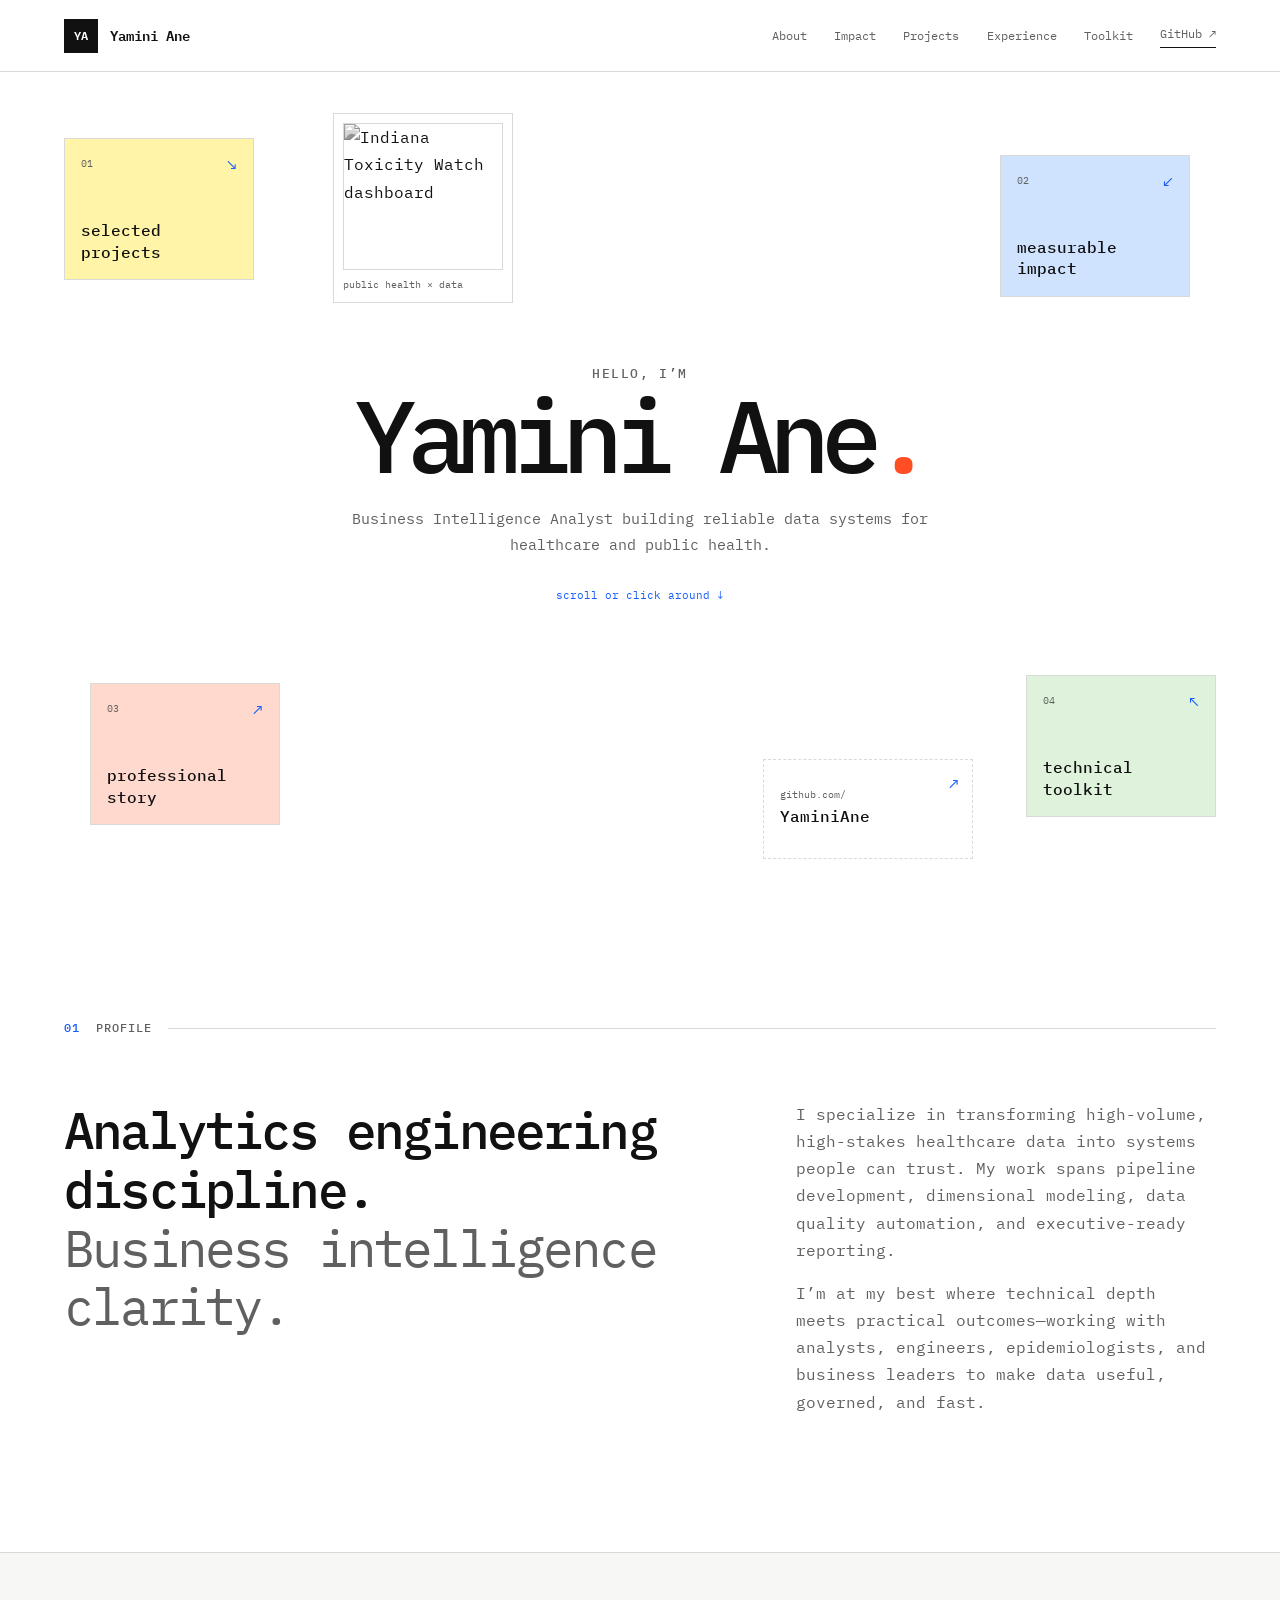
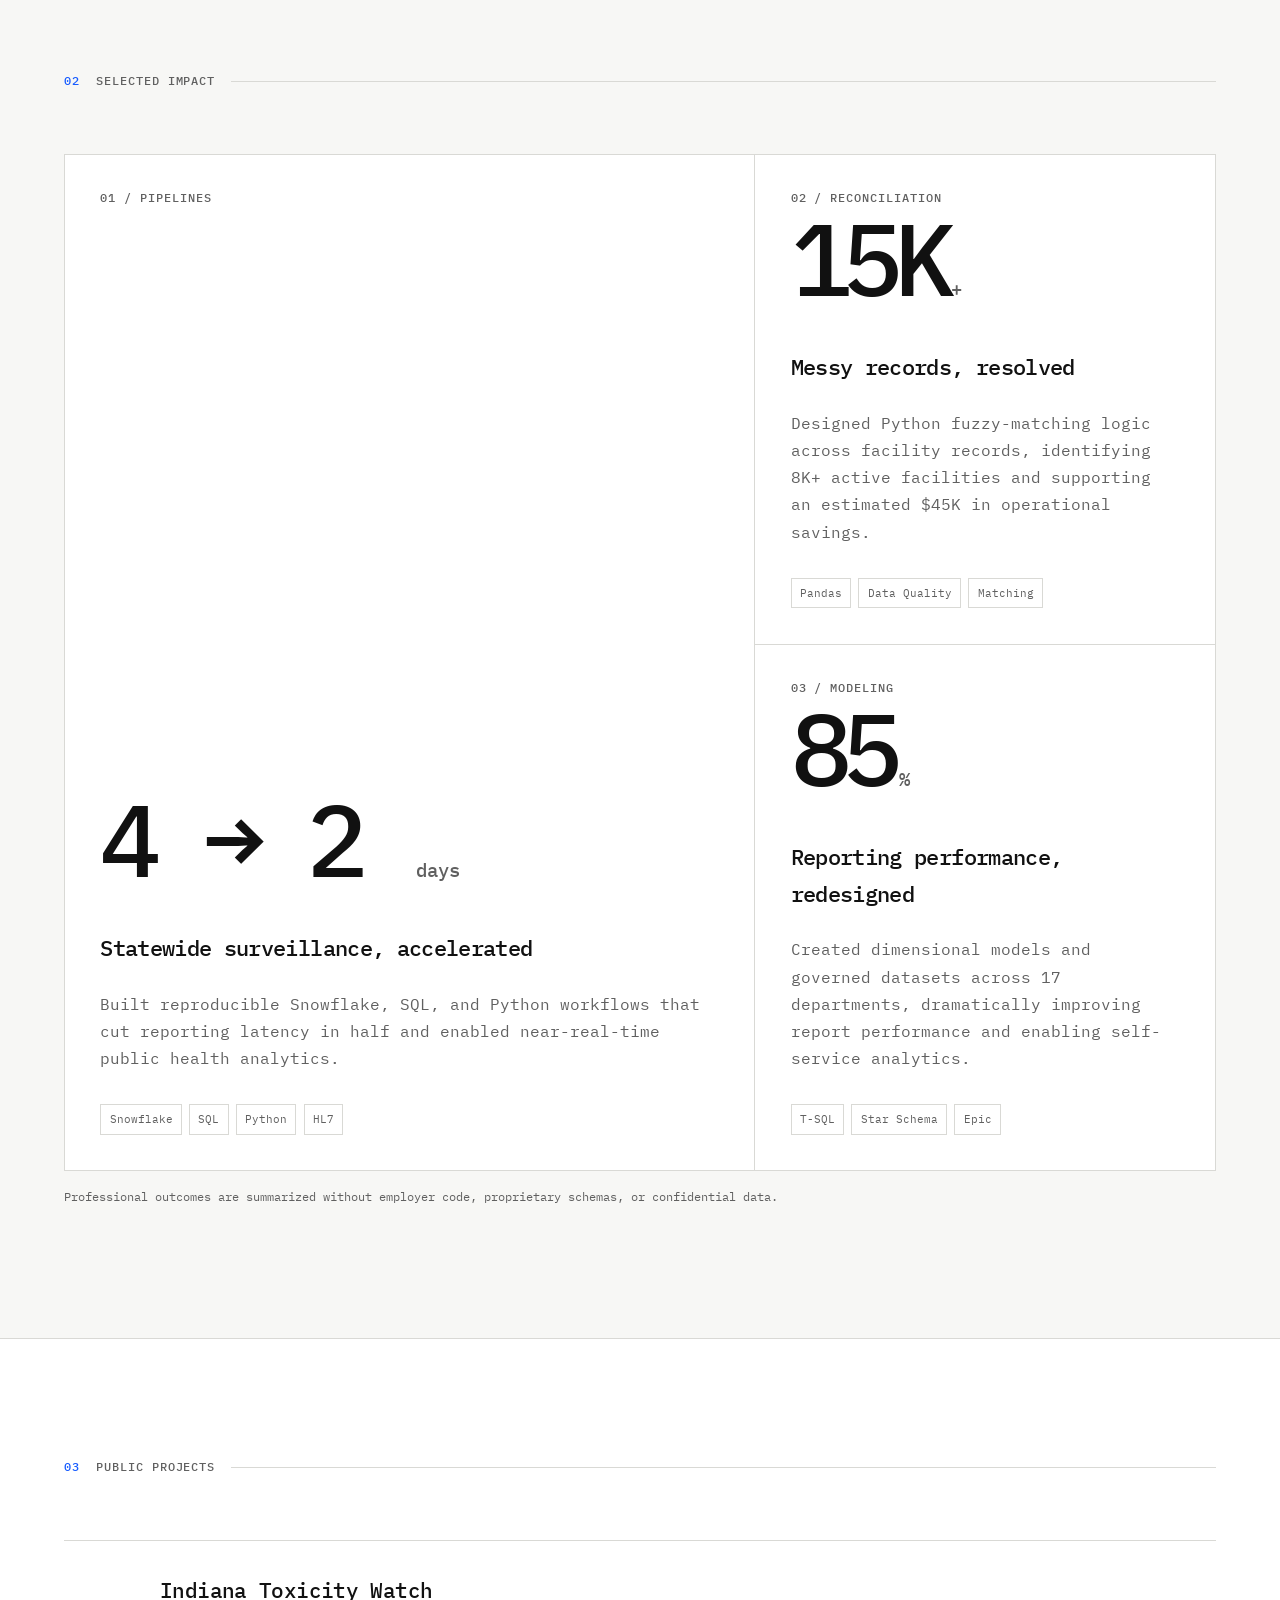
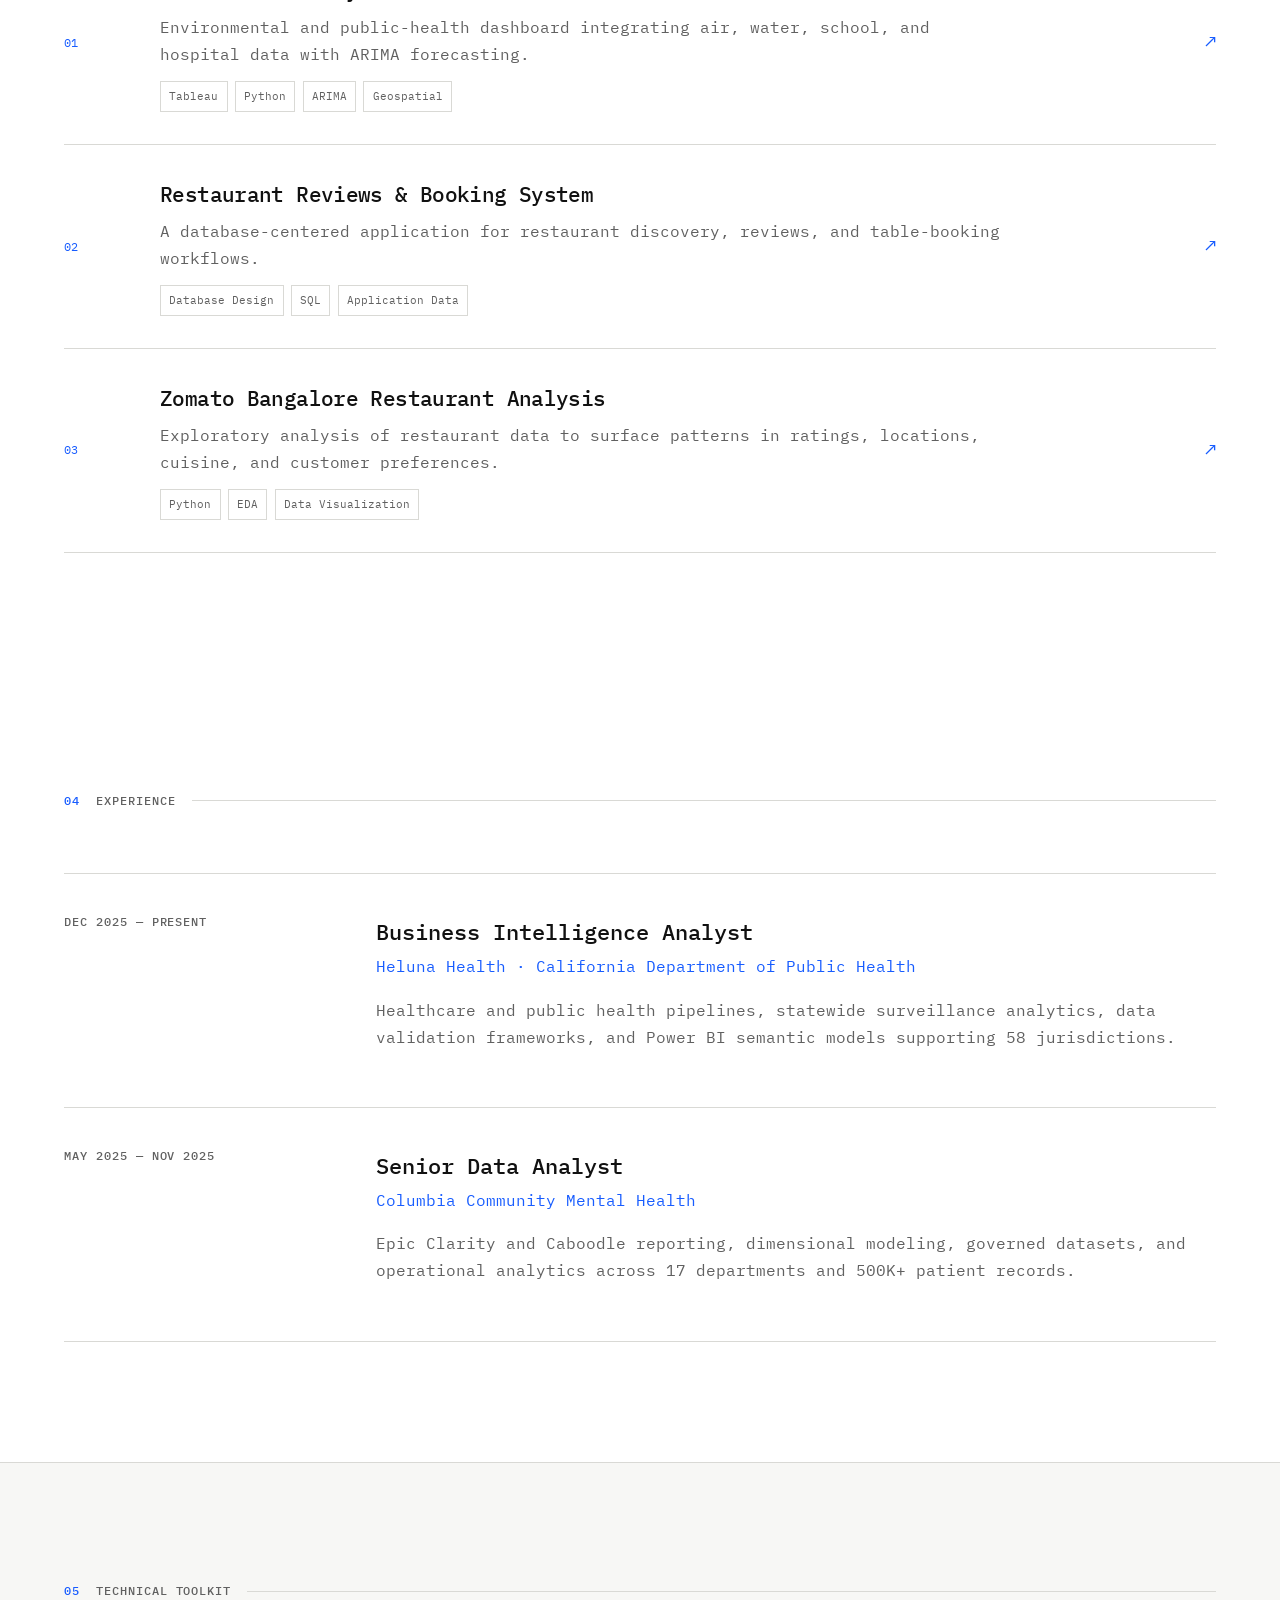
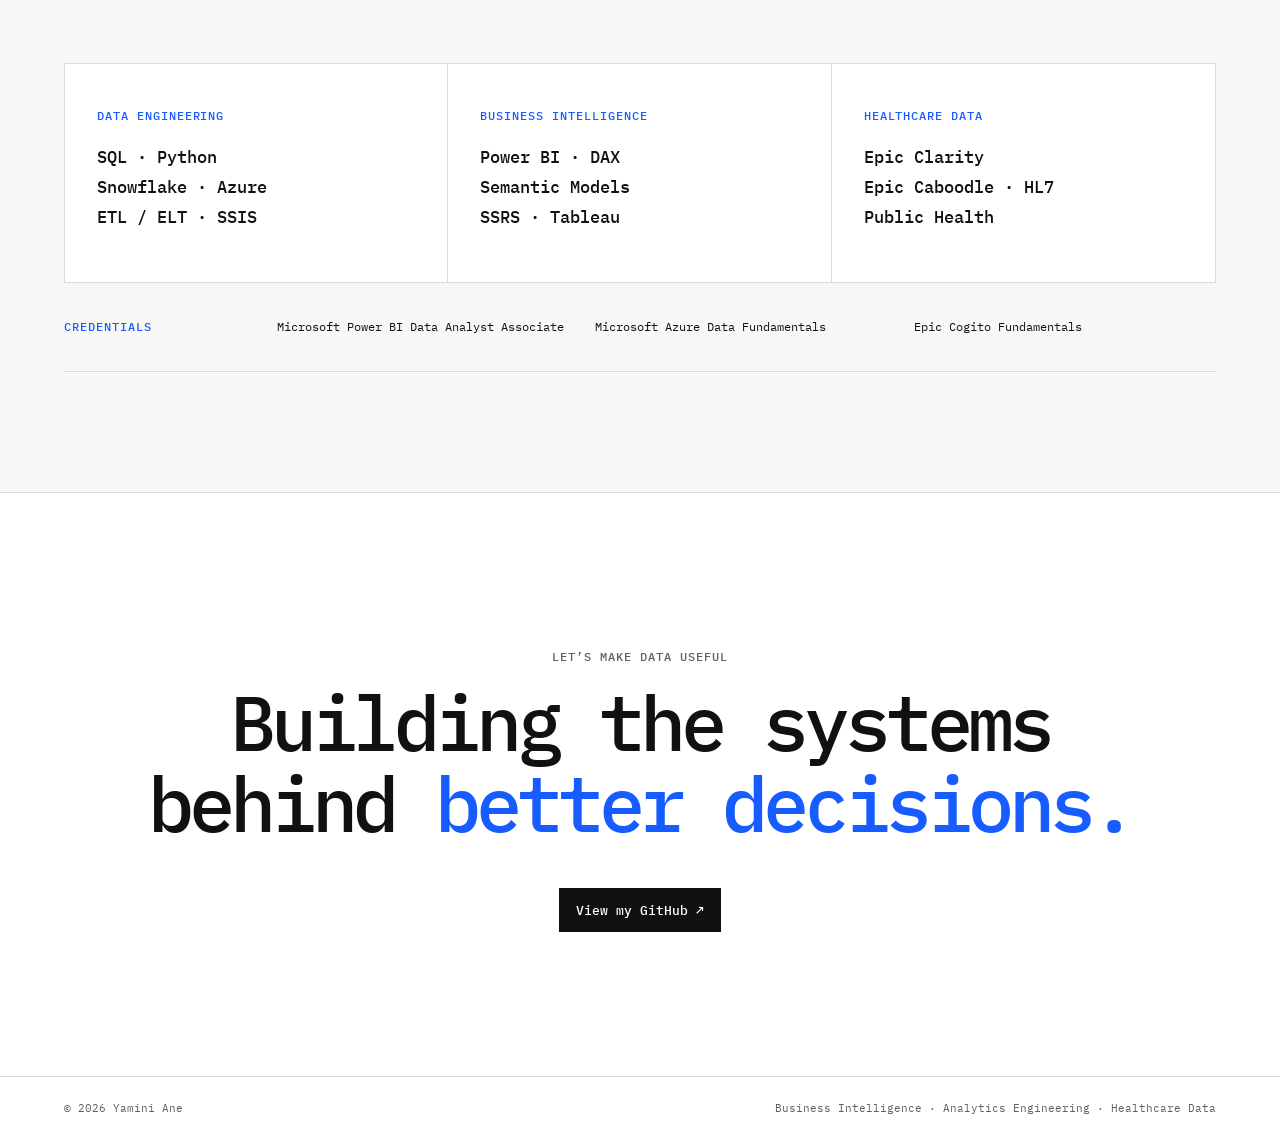
==== index.html @ f030126d "Create playful collage-style portfolio landing" ====
<!doctype html>
<html lang="en">
<head>
  <meta charset="UTF-8" />
  <meta name="viewport" content="width=device-width, initial-scale=1.0" />
  <meta name="description" content="Yamini Ane — Business Intelligence Analyst specializing in healthcare analytics, data engineering, and scalable reporting." />
  <meta name="theme-color" content="#ffffff" />
  <title>Yamini Ane | Business Intelligence & Healthcare Analytics</title>
  <link rel="preconnect" href="https://fonts.googleapis.com" />
  <link rel="preconnect" href="https://fonts.gstatic.com" crossorigin />
  <link href="https://fonts.googleapis.com/css2?family=IBM+Plex+Mono:wght@400;500;600&display=swap" rel="stylesheet" />
  <link rel="icon" type="image/svg+xml" href="data:image/svg+xml,%3Csvg xmlns='http://www.w3.org/2000/svg' viewBox='0 0 64 64'%3E%3Crect width='64' height='64' rx='8' fill='%23111111'/%3E%3Ctext x='32' y='41' text-anchor='middle' font-family='monospace' font-size='26' font-weight='600' fill='white'%3EYA%3C/text%3E%3C/svg%3E" />
  <link rel="stylesheet" href="styles.css" />
  <link rel="stylesheet" href="projects.css" />
  <link rel="stylesheet" href="mosaic.css" />
  <script src="script.js" defer></script>
</head>
<body>
  <a class="skip-link" href="#main">Skip to content</a>
  <header class="site-header">
    <a class="brand" href="#top" aria-label="Yamini Ane home">
      <span class="brand-mark">YA</span><span>Yamini Ane</span>
    </a>
    <button class="menu-button" type="button" aria-expanded="false" aria-controls="site-nav">Menu</button>
    <nav id="site-nav" aria-label="Primary navigation">
      <a href="#about">About</a><a href="#impact">Impact</a><a href="#projects">Projects</a><a href="#experience">Experience</a><a href="#toolkit">Toolkit</a>
      <a class="nav-cta" href="https://github.com/YaminiAne" target="_blank" rel="noreferrer">GitHub ↗</a>
    </nav>
  </header>

  <main id="main">
    <section class="hero" id="top" aria-labelledby="hero-title">
      <a class="mosaic-tile tile-projects reveal" href="#projects"><span>01</span><strong>selected<br/>projects</strong><b>↘</b></a>
      <a class="mosaic-tile tile-impact reveal" href="#impact"><span>02</span><strong>measurable<br/>impact</strong><b>↙</b></a>
      <a class="mosaic-image reveal" href="https://github.com/YaminiAne/CDCC_IndianaToxicWatch" target="_blank" rel="noreferrer" aria-label="Open Indiana Toxicity Watch project">
        <img src="https://raw.githubusercontent.com/YaminiAne/CDCC_IndianaToxicWatch/main/Story.png" alt="Indiana Toxicity Watch dashboard" />
        <span>public health × data</span>
      </a>
      <div class="hero-copy reveal">
        <p class="eyebrow">hello, i’m</p>
        <h1 id="hero-title">Yamini Ane<span>.</span></h1>
        <p>Business Intelligence Analyst building reliable data systems for healthcare and public health.</p>
        <small>scroll or click around ↓</small>
      </div>
      <a class="mosaic-tile tile-career reveal" href="#experience"><span>03</span><strong>professional<br/>story</strong><b>↗</b></a>
      <a class="mosaic-tile tile-toolkit reveal" href="#toolkit"><span>04</span><strong>technical<br/>toolkit</strong><b>↖</b></a>
      <a class="mosaic-note reveal" href="https://github.com/YaminiAne" target="_blank" rel="noreferrer"><span>github.com/</span><strong>YaminiAne</strong><b>↗</b></a>
    </section>

    <section class="section about" id="about">
      <div class="section-label reveal"><span>01</span> Profile</div>
      <div class="about-grid">
        <h2 class="reveal">Analytics engineering discipline.<br/><em>Business intelligence clarity.</em></h2>
        <div class="about-copy reveal">
          <p>I specialize in transforming high-volume, high-stakes healthcare data into systems people can trust. My work spans pipeline development, dimensional modeling, data quality automation, and executive-ready reporting.</p>
          <p>I’m at my best where technical depth meets practical outcomes—working with analysts, engineers, epidemiologists, and business leaders to make data useful, governed, and fast.</p>
        </div>
      </div>
    </section>

    <section class="section impact" id="impact">
      <div class="section-label reveal"><span>02</span> Selected impact</div>
      <div class="impact-grid">
        <article class="impact-card feature reveal">
          <div class="card-number">01 / PIPELINES</div><div class="metric">4 → 2 <small>days</small></div>
          <h3>Statewide surveillance, accelerated</h3>
          <p>Built reproducible Snowflake, SQL, and Python workflows that cut reporting latency in half and enabled near-real-time public health analytics.</p>
          <div class="tags"><span>Snowflake</span><span>SQL</span><span>Python</span><span>HL7</span></div>
        </article>
        <article class="impact-card reveal">
          <div class="card-number">02 / RECONCILIATION</div><div class="metric">15K<small>+</small></div>
          <h3>Messy records, resolved</h3>
          <p>Designed Python fuzzy-matching logic across facility records, identifying 8K+ active facilities and supporting an estimated $45K in operational savings.</p>
          <div class="tags"><span>Pandas</span><span>Data Quality</span><span>Matching</span></div>
        </article>
        <article class="impact-card reveal">
          <div class="card-number">03 / MODELING</div><div class="metric">85<small>%</small></div>
          <h3>Reporting performance, redesigned</h3>
          <p>Created dimensional models and governed datasets across 17 departments, dramatically improving report performance and enabling self-service analytics.</p>
          <div class="tags"><span>T-SQL</span><span>Star Schema</span><span>Epic</span></div>
        </article>
      </div>
      <p class="privacy-note reveal">Professional outcomes are summarized without employer code, proprietary schemas, or confidential data.</p>
    </section>

    <section class="section projects" id="projects">
      <div class="section-label reveal"><span>03</span> Public projects</div>
      <div class="project-list">
        <a class="project-row reveal" href="https://github.com/YaminiAne/CDCC_IndianaToxicWatch" target="_blank" rel="noreferrer">
          <span class="project-index">01</span><div><h3>Indiana Toxicity Watch</h3><p>Environmental and public-health dashboard integrating air, water, school, and hospital data with ARIMA forecasting.</p><div class="tags"><span>Tableau</span><span>Python</span><span>ARIMA</span><span>Geospatial</span></div></div><span class="project-arrow">↗</span>
        </a>
        <a class="project-row reveal" href="https://github.com/YaminiAne/Applied-Database-Technologies-Project" target="_blank" rel="noreferrer">
          <span class="project-index">02</span><div><h3>Restaurant Reviews & Booking System</h3><p>A database-centered application for restaurant discovery, reviews, and table-booking workflows.</p><div class="tags"><span>Database Design</span><span>SQL</span><span>Application Data</span></div></div><span class="project-arrow">↗</span>
        </a>
        <a class="project-row reveal" href="https://github.com/YaminiAne/Exploratory-Data-Analysis-Zomato-Bangalore-Restaurants" target="_blank" rel="noreferrer">
          <span class="project-index">03</span><div><h3>Zomato Bangalore Restaurant Analysis</h3><p>Exploratory analysis of restaurant data to surface patterns in ratings, locations, cuisine, and customer preferences.</p><div class="tags"><span>Python</span><span>EDA</span><span>Data Visualization</span></div></div><span class="project-arrow">↗</span>
        </a>
      </div>
    </section>

    <section class="section experience" id="experience">
      <div class="section-label reveal"><span>04</span> Experience</div>
      <div class="timeline">
        <article class="role reveal">
          <div class="role-date">DEC 2025 — PRESENT</div>
          <div><h3>Business Intelligence Analyst</h3><p class="company">Heluna Health · California Department of Public Health</p><p>Healthcare and public health pipelines, statewide surveillance analytics, data validation frameworks, and Power BI semantic models supporting 58 jurisdictions.</p></div>
        </article>
        <article class="role reveal">
          <div class="role-date">MAY 2025 — NOV 2025</div>
          <div><h3>Senior Data Analyst</h3><p class="company">Columbia Community Mental Health</p><p>Epic Clarity and Caboodle reporting, dimensional modeling, governed datasets, and operational analytics across 17 departments and 500K+ patient records.</p></div>
        </article>
      </div>
    </section>

    <section class="section toolkit" id="toolkit">
      <div class="section-label reveal"><span>05</span> Technical toolkit</div>
      <div class="tool-grid">
        <div class="tool-column reveal"><p>DATA ENGINEERING</p><h3>SQL · Python<br/>Snowflake · Azure<br/>ETL / ELT · SSIS</h3></div>
        <div class="tool-column reveal"><p>BUSINESS INTELLIGENCE</p><h3>Power BI · DAX<br/>Semantic Models<br/>SSRS · Tableau</h3></div>
        <div class="tool-column reveal"><p>HEALTHCARE DATA</p><h3>Epic Clarity<br/>Epic Caboodle · HL7<br/>Public Health</h3></div>
      </div>
      <div class="certs reveal">
        <p>Credentials</p>
        <span>Microsoft Power BI Data Analyst Associate</span><span>Microsoft Azure Data Fundamentals</span><span>Epic Cogito Fundamentals</span>
      </div>
    </section>

    <section class="closing">
      <p class="eyebrow reveal">Let’s make data useful</p>
      <h2 class="reveal">Building the systems behind <span>better decisions.</span></h2>
      <a class="button primary reveal" href="https://github.com/YaminiAne" target="_blank" rel="noreferrer">View my GitHub ↗</a>
    </section>
  </main>

  <footer><span>© <span id="year"></span> Yamini Ane</span><span>Business Intelligence · Analytics Engineering · Healthcare Data</span></footer>
</body>
</html>
---- styles.css ----
:root{--bg:#fff;--surface:#f7f7f5;--ink:#111;--muted:#606060;--line:#d9d9d5;--accent:#175cff;--mono:"IBM Plex Mono",ui-monospace,SFMono-Regular,Menlo,monospace}*{box-sizing:border-box}html{scroll-behavior:smooth}body{margin:0;background:var(--bg);color:var(--ink);font:400 1rem/1.7 var(--mono);overflow-x:hidden}a{color:inherit;text-decoration:none}.skip-link{position:absolute;left:-9999px;top:1rem;background:var(--ink);color:#fff;padding:.65rem 1rem;z-index:100}.skip-link:focus{left:1rem}.site-header{height:72px;padding:0 max(5vw,24px);display:flex;align-items:center;justify-content:space-between;border-bottom:1px solid var(--line);position:sticky;top:0;background:rgba(255,255,255,.94);backdrop-filter:blur(12px);z-index:20}.brand{display:flex;gap:.75rem;align-items:center;font-weight:600;font-size:.9rem}.brand-mark{display:grid;place-items:center;width:34px;height:34px;background:var(--ink);color:#fff;font-size:.72rem}.site-header nav{display:flex;align-items:center;gap:1.7rem;font-size:.78rem}.site-header nav a{color:var(--muted)}.site-header nav a:hover{color:var(--ink)}.nav-cta{border-bottom:1px solid var(--ink);padding-bottom:2px}.menu-button{display:none;background:#fff;color:var(--ink);border:1px solid var(--line);padding:.4rem .65rem;font:inherit}.hero{min-height:650px;padding:8rem max(5vw,24px) 6rem;display:grid;grid-template-columns:1.2fr .8fr;gap:7vw;align-items:center;max-width:1440px;margin:auto}.eyebrow,.section-label,.card-number,.role-date,.tool-column>p,.certs>p{font:500 .75rem/1.4 var(--mono);letter-spacing:.08em;text-transform:uppercase;color:var(--muted)}.pulse{display:inline-block;width:7px;height:7px;background:var(--accent);margin-right:.65rem}.hero h1{font-size:clamp(3rem,6.2vw,6.4rem);line-height:1;letter-spacing:-.07em;font-weight:500;margin:1.5rem 0 2rem;max-width:900px}.hero h1 span,.closing h2 span{color:var(--accent)}.hero-text{color:var(--muted);max-width:670px;font-size:1.05rem}.hero-actions{display:flex;flex-wrap:wrap;gap:.8rem;margin-top:2.3rem}.button{display:inline-flex;align-items:center;justify-content:center;gap:.5rem;padding:.78rem 1rem;font:500 .8rem var(--mono);border:1px solid var(--ink);transition:.18s ease}.button:hover{transform:translateY(-2px)}.primary{background:var(--ink);color:#fff}.primary:hover{background:var(--accent);border-color:var(--accent)}.secondary{background:#fff}.signal-card{border:1px solid var(--line);background:#fff}.signal-head{display:flex;justify-content:space-between;padding:.9rem 1rem;border-bottom:1px solid var(--line);font-size:.7rem;color:var(--muted)}.live{color:var(--accent)}.signal-chart{padding:1.4rem 1.2rem .4rem;background-image:linear-gradient(#ececea 1px,transparent 1px),linear-gradient(90deg,#ececea 1px,transparent 1px);background-size:25% 25%;margin:1.2rem}.signal-chart svg{display:block;width:100%}.signal-chart .area{fill:rgba(23,92,255,.08)}.signal-chart .line{fill:none;stroke:var(--accent);stroke-width:2}.signal-chart circle{fill:var(--accent)}.signal-metrics{display:grid;grid-template-columns:repeat(3,1fr);border-top:1px solid var(--line)}.signal-metrics div{padding:1rem;border-right:1px solid var(--line)}.signal-metrics div:last-child{border-right:0}.signal-metrics strong{display:block;font-size:1.35rem;font-weight:600}.signal-metrics span{display:block;color:var(--muted);font-size:.68rem;line-height:1.4;margin-top:.3rem}.marquee{overflow:hidden;border-block:1px solid var(--line);white-space:nowrap;color:var(--muted);font-size:.7rem;letter-spacing:.08em;padding:.9rem}.marquee div{min-width:max-content;text-align:center}.marquee i{color:var(--accent);font-style:normal;margin:0 1.4rem}.section{padding:7.5rem max(5vw,24px);max-width:1440px;margin:auto}.section-label{display:flex;gap:1rem;align-items:center;margin-bottom:4rem}.section-label:after{content:"";height:1px;background:var(--line);flex:1}.section-label span{color:var(--accent)}.about-grid{display:grid;grid-template-columns:1.2fr .8fr;gap:8vw}.about h2{font-size:clamp(2rem,4vw,3.8rem);font-weight:500;line-height:1.15;letter-spacing:-.055em;margin:0}.about h2 em{font-weight:400;color:var(--muted);font-style:normal}.about-copy{color:var(--muted)}.about-copy p:first-child{margin-top:0}.impact{background:var(--surface);max-width:none;border-block:1px solid var(--line)}.impact>.section-label,.impact-grid,.privacy-note{max-width:1440px;margin-left:auto;margin-right:auto}.impact-grid{display:grid;grid-template-columns:1.2fr .8fr;gap:1px;background:var(--line);border:1px solid var(--line)}.impact-card{background:#fff;padding:2.2rem;min-height:330px;display:flex;flex-direction:column}.impact-card.feature{grid-row:span 2;min-height:661px;justify-content:flex-end}.metric{font-size:clamp(4rem,8vw,8rem);line-height:1;letter-spacing:-.09em;font-weight:500;margin:auto 0 2rem}.metric small{font-size:.19em;letter-spacing:0;color:var(--muted);margin-left:.3rem}.impact-card h3{font-size:1.35rem;font-weight:500;letter-spacing:-.03em;margin:.5rem 0}.impact-card p{color:var(--muted);max-width:620px}.tags{display:flex;flex-wrap:wrap;gap:.45rem;margin-top:1rem}.tags span{font-size:.68rem;border:1px solid var(--line);padding:.32rem .52rem;color:var(--muted);background:#fff}.privacy-note{font-size:.72rem;color:var(--muted);margin-top:1rem}.timeline{border-top:1px solid var(--line)}.role{display:grid;grid-template-columns:1fr 3fr;gap:2rem;padding:2.5rem 0;border-bottom:1px solid var(--line)}.role h3{font-size:1.35rem;font-weight:500;margin:0}.role .company{color:var(--accent);margin:.15rem 0 1rem}.role div:last-child>p:last-child{color:var(--muted);max-width:820px}.toolkit{background:var(--surface);max-width:none;border-block:1px solid var(--line)}.toolkit>.section-label,.tool-grid,.certs{max-width:1440px;margin-left:auto;margin-right:auto}.tool-grid{display:grid;grid-template-columns:repeat(3,1fr);border:1px solid var(--line)}.tool-column{padding:2rem;background:#fff;border-right:1px solid var(--line)}.tool-column:last-child{border:0}.tool-column>p{color:var(--accent)}.tool-column h3{font-size:1.05rem;font-weight:500;line-height:1.8}.certs{display:grid;grid-template-columns:.65fr repeat(3,1fr);align-items:center;gap:1rem;padding:1.5rem 0;border-bottom:1px solid var(--line)}.certs>p{color:var(--accent)}.certs span{font-size:.76rem}.closing{text-align:center;padding:9rem 24px}.closing h2{font-size:clamp(2.5rem,6vw,5.8rem);font-weight:500;line-height:1.05;letter-spacing:-.065em;max-width:1000px;margin:1rem auto 2.8rem}footer{display:flex;justify-content:space-between;gap:2rem;padding:1.4rem max(5vw,24px);border-top:1px solid var(--line);font-size:.7rem;color:var(--muted)}.reveal{opacity:0;transform:translateY(12px);transition:opacity .55s ease,transform .55s ease}.reveal.visible{opacity:1;transform:none}@media(prefers-reduced-motion:reduce){html{scroll-behavior:auto}.reveal{opacity:1;transform:none;transition:none}.button{transition:none}}@media(max-width:900px){.hero{grid-template-columns:1fr;padding-top:5rem}.signal-card{max-width:680px}.about-grid{grid-template-columns:1fr}.impact-grid{grid-template-columns:1fr}.impact-card.feature{grid-row:auto;min-height:460px}.tool-grid{grid-template-columns:1fr}.tool-column{border-right:0;border-bottom:1px solid var(--line)}.certs{grid-template-columns:1fr 1fr}.role{grid-template-columns:1fr}.site-header nav{position:absolute;display:none;top:72px;left:0;right:0;padding:1.3rem max(5vw,24px);background:#fff;border-bottom:1px solid var(--line);flex-direction:column;align-items:stretch;gap:1rem}.site-header nav.open{display:flex}.menu-button{display:block}}@media(max-width:560px){.hero{min-height:auto}.hero h1{font-size:3rem}.hero-actions{flex-direction:column}.signal-metrics{grid-template-columns:1fr}.signal-metrics div{border-right:0;border-bottom:1px solid var(--line)}.signal-metrics div:last-child{border:0}.section{padding-top:5rem;padding-bottom:5rem}.impact-card{padding:1.4rem}.impact-card.feature{min-height:420px}.metric{font-size:4.5rem}.certs{grid-template-columns:1fr}.certs span{padding-bottom:.8rem;border-bottom:1px solid var(--line)}footer{flex-direction:column}}
---- projects.css ----
.project-list{border-top:1px solid var(--line)}.project-row{display:grid;grid-template-columns:72px 1fr 48px;gap:1.5rem;align-items:center;padding:2rem 0;border-bottom:1px solid var(--line);transition:padding .18s ease,background .18s ease}.project-row:hover{padding-left:1rem;padding-right:1rem;background:var(--surface)}.project-index{font-size:.72rem;color:var(--accent)}.project-row h3{font-size:1.3rem;font-weight:500;margin:0 0 .35rem;letter-spacing:-.03em}.project-row p{margin:0;color:var(--muted);max-width:850px}.project-row .tags{margin-top:.8rem}.project-arrow{font-size:1.2rem;color:var(--accent);text-align:right}@media(max-width:560px){.project-row{grid-template-columns:34px 1fr}.project-arrow{display:none}}
---- mosaic.css ----
.hero{
  position:relative;
  display:block;
  min-height:calc(100vh - 72px);
  max-width:1440px;
  margin:0 auto;
  padding:0;
  overflow:hidden;
}
.hero-copy{
  position:absolute;
  top:50%;left:50%;
  width:min(640px,56vw);
  text-align:center;
  transform:translate(-50%,-50%);
  z-index:3;
}
.hero-copy.visible{transform:translate(-50%,-50%)}
.hero-copy .eyebrow{margin:0 0 .2rem;color:var(--muted);font-size:.8rem;letter-spacing:.12em}
.hero-copy h1{margin:0;font-size:clamp(4rem,8vw,8rem);line-height:.95;letter-spacing:-.09em;font-weight:500}
.hero-copy h1 span{color:#ff4d24}
.hero-copy p:not(.eyebrow){max-width:620px;margin:1.4rem auto;color:var(--muted);font-size:.95rem}
.hero-copy small{color:var(--accent);font-size:.7rem}
.mosaic-tile,.mosaic-note,.mosaic-image{position:absolute;display:flex;border:1px solid var(--line);background:#fff;transition:transform .2s ease,box-shadow .2s ease;z-index:2}
.mosaic-tile:hover,.mosaic-note:hover,.mosaic-image:hover{transform:translateY(-5px) rotate(0deg);box-shadow:8px 8px 0 #111}
.mosaic-tile{width:190px;height:142px;padding:1rem;flex-direction:column;justify-content:space-between}
.mosaic-tile span{font-size:.65rem;color:var(--muted)}
.mosaic-tile strong{font-size:1rem;line-height:1.35;font-weight:500}
.mosaic-tile b{position:absolute;right:1rem;top:.8rem;color:var(--accent);font-weight:400}
.tile-projects{left:5%;top:8%;transform:rotate(-4deg);background:#fff4a8}
.tile-impact{right:7%;top:10%;transform:rotate(4deg);background:#cfe3ff}
.tile-career{left:7%;bottom:9%;transform:rotate(3deg);background:#ffd9ce}
.tile-toolkit{right:5%;bottom:10%;transform:rotate(-3deg);background:#dff3dc}
.mosaic-image{left:26%;top:5%;width:180px;height:190px;flex-direction:column;overflow:hidden;transform:rotate(2deg);padding:.55rem}
.mosaic-image img{width:100%;height:150px;object-fit:cover;filter:grayscale(1);border:1px solid var(--line)}
.mosaic-image span{padding-top:.45rem;font-size:.62rem;color:var(--muted)}
.mosaic-note{right:24%;bottom:5%;width:210px;height:100px;padding:1rem;flex-direction:column;justify-content:center;transform:rotate(2deg);border-style:dashed}
.mosaic-note span{font-size:.62rem;color:var(--muted)}.mosaic-note strong{font-size:1rem;font-weight:500}.mosaic-note b{position:absolute;right:.8rem;top:.7rem;color:var(--accent);font-weight:400}
@media(max-width:1050px){.mosaic-image{left:21%}.mosaic-note{right:20%}}
@media(max-width:760px){.hero{display:grid;grid-template-columns:1fr 1fr;gap:.8rem;padding:4rem 1.25rem 3rem;min-height:auto}.hero-copy{position:static;transform:none!important;width:auto;grid-column:1/-1;grid-row:1;padding:3rem 0 4rem}.hero-copy h1{font-size:clamp(3.4rem,16vw,5.5rem)}.mosaic-tile,.mosaic-note,.mosaic-image{position:relative;inset:auto;width:auto;height:145px;transform:none}.mosaic-image{height:210px;grid-row:2/4}.mosaic-image img{height:168px}.mosaic-note{height:110px;grid-column:1/-1}.mosaic-tile:hover,.mosaic-note:hover,.mosaic-image:hover{transform:translateY(-3px);box-shadow:5px 5px 0 #111}}
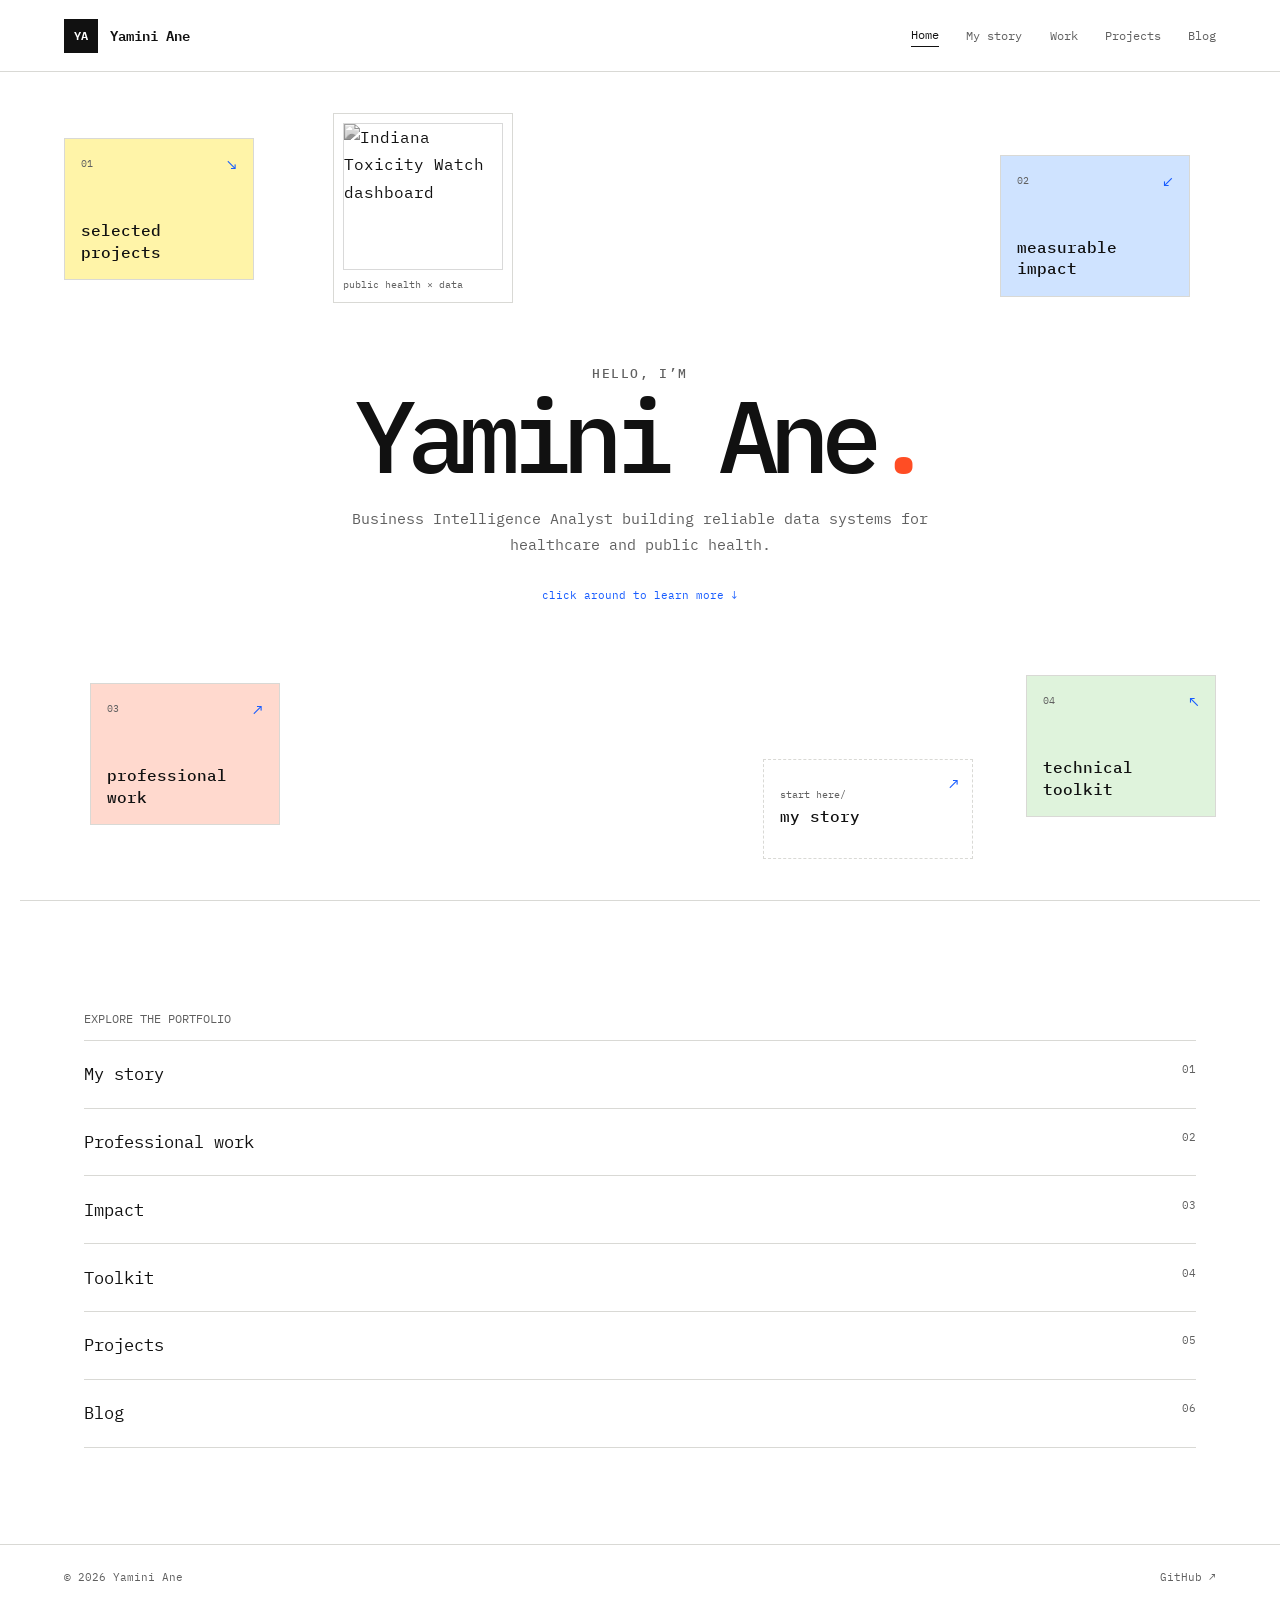
==== commit 1e87246b: "Expand portfolio into focused multi-page experience" ====
--- a/index.html
+++ b/index.html
@@ -1,137 +1 @@
-<!doctype html>
-<html lang="en">
-<head>
-  <meta charset="UTF-8" />
-  <meta name="viewport" content="width=device-width, initial-scale=1.0" />
-  <meta name="description" content="Yamini Ane — Business Intelligence Analyst specializing in healthcare analytics, data engineering, and scalable reporting." />
-  <meta name="theme-color" content="#ffffff" />
-  <title>Yamini Ane | Business Intelligence & Healthcare Analytics</title>
-  <link rel="preconnect" href="https://fonts.googleapis.com" />
-  <link rel="preconnect" href="https://fonts.gstatic.com" crossorigin />
-  <link href="https://fonts.googleapis.com/css2?family=IBM+Plex+Mono:wght@400;500;600&display=swap" rel="stylesheet" />
-  <link rel="icon" type="image/svg+xml" href="data:image/svg+xml,%3Csvg xmlns='http://www.w3.org/2000/svg' viewBox='0 0 64 64'%3E%3Crect width='64' height='64' rx='8' fill='%23111111'/%3E%3Ctext x='32' y='41' text-anchor='middle' font-family='monospace' font-size='26' font-weight='600' fill='white'%3EYA%3C/text%3E%3C/svg%3E" />
-  <link rel="stylesheet" href="styles.css" />
-  <link rel="stylesheet" href="projects.css" />
-  <link rel="stylesheet" href="mosaic.css" />
-  <script src="script.js" defer></script>
-</head>
-<body>
-  <a class="skip-link" href="#main">Skip to content</a>
-  <header class="site-header">
-    <a class="brand" href="#top" aria-label="Yamini Ane home">
-      <span class="brand-mark">YA</span><span>Yamini Ane</span>
-    </a>
-    <button class="menu-button" type="button" aria-expanded="false" aria-controls="site-nav">Menu</button>
-    <nav id="site-nav" aria-label="Primary navigation">
-      <a href="#about">About</a><a href="#impact">Impact</a><a href="#projects">Projects</a><a href="#experience">Experience</a><a href="#toolkit">Toolkit</a>
-      <a class="nav-cta" href="https://github.com/YaminiAne" target="_blank" rel="noreferrer">GitHub ↗</a>
-    </nav>
-  </header>
-
-  <main id="main">
-    <section class="hero" id="top" aria-labelledby="hero-title">
-      <a class="mosaic-tile tile-projects reveal" href="#projects"><span>01</span><strong>selected<br/>projects</strong><b>↘</b></a>
-      <a class="mosaic-tile tile-impact reveal" href="#impact"><span>02</span><strong>measurable<br/>impact</strong><b>↙</b></a>
-      <a class="mosaic-image reveal" href="https://github.com/YaminiAne/CDCC_IndianaToxicWatch" target="_blank" rel="noreferrer" aria-label="Open Indiana Toxicity Watch project">
-        <img src="https://raw.githubusercontent.com/YaminiAne/CDCC_IndianaToxicWatch/main/Story.png" alt="Indiana Toxicity Watch dashboard" />
-        <span>public health × data</span>
-      </a>
-      <div class="hero-copy reveal">
-        <p class="eyebrow">hello, i’m</p>
-        <h1 id="hero-title">Yamini Ane<span>.</span></h1>
-        <p>Business Intelligence Analyst building reliable data systems for healthcare and public health.</p>
-        <small>scroll or click around ↓</small>
-      </div>
-      <a class="mosaic-tile tile-career reveal" href="#experience"><span>03</span><strong>professional<br/>story</strong><b>↗</b></a>
-      <a class="mosaic-tile tile-toolkit reveal" href="#toolkit"><span>04</span><strong>technical<br/>toolkit</strong><b>↖</b></a>
-      <a class="mosaic-note reveal" href="https://github.com/YaminiAne" target="_blank" rel="noreferrer"><span>github.com/</span><strong>YaminiAne</strong><b>↗</b></a>
-    </section>
-
-    <section class="section about" id="about">
-      <div class="section-label reveal"><span>01</span> Profile</div>
-      <div class="about-grid">
-        <h2 class="reveal">Analytics engineering discipline.<br/><em>Business intelligence clarity.</em></h2>
-        <div class="about-copy reveal">
-          <p>I specialize in transforming high-volume, high-stakes healthcare data into systems people can trust. My work spans pipeline development, dimensional modeling, data quality automation, and executive-ready reporting.</p>
-          <p>I’m at my best where technical depth meets practical outcomes—working with analysts, engineers, epidemiologists, and business leaders to make data useful, governed, and fast.</p>
-        </div>
-      </div>
-    </section>
-
-    <section class="section impact" id="impact">
-      <div class="section-label reveal"><span>02</span> Selected impact</div>
-      <div class="impact-grid">
-        <article class="impact-card feature reveal">
-          <div class="card-number">01 / PIPELINES</div><div class="metric">4 → 2 <small>days</small></div>
-          <h3>Statewide surveillance, accelerated</h3>
-          <p>Built reproducible Snowflake, SQL, and Python workflows that cut reporting latency in half and enabled near-real-time public health analytics.</p>
-          <div class="tags"><span>Snowflake</span><span>SQL</span><span>Python</span><span>HL7</span></div>
-        </article>
-        <article class="impact-card reveal">
-          <div class="card-number">02 / RECONCILIATION</div><div class="metric">15K<small>+</small></div>
-          <h3>Messy records, resolved</h3>
-          <p>Designed Python fuzzy-matching logic across facility records, identifying 8K+ active facilities and supporting an estimated $45K in operational savings.</p>
-          <div class="tags"><span>Pandas</span><span>Data Quality</span><span>Matching</span></div>
-        </article>
-        <article class="impact-card reveal">
-          <div class="card-number">03 / MODELING</div><div class="metric">85<small>%</small></div>
-          <h3>Reporting performance, redesigned</h3>
-          <p>Created dimensional models and governed datasets across 17 departments, dramatically improving report performance and enabling self-service analytics.</p>
-          <div class="tags"><span>T-SQL</span><span>Star Schema</span><span>Epic</span></div>
-        </article>
-      </div>
-      <p class="privacy-note reveal">Professional outcomes are summarized without employer code, proprietary schemas, or confidential data.</p>
-    </section>
-
-    <section class="section projects" id="projects">
-      <div class="section-label reveal"><span>03</span> Public projects</div>
-      <div class="project-list">
-        <a class="project-row reveal" href="https://github.com/YaminiAne/CDCC_IndianaToxicWatch" target="_blank" rel="noreferrer">
-          <span class="project-index">01</span><div><h3>Indiana Toxicity Watch</h3><p>Environmental and public-health dashboard integrating air, water, school, and hospital data with ARIMA forecasting.</p><div class="tags"><span>Tableau</span><span>Python</span><span>ARIMA</span><span>Geospatial</span></div></div><span class="project-arrow">↗</span>
-        </a>
-        <a class="project-row reveal" href="https://github.com/YaminiAne/Applied-Database-Technologies-Project" target="_blank" rel="noreferrer">
-          <span class="project-index">02</span><div><h3>Restaurant Reviews & Booking System</h3><p>A database-centered application for restaurant discovery, reviews, and table-booking workflows.</p><div class="tags"><span>Database Design</span><span>SQL</span><span>Application Data</span></div></div><span class="project-arrow">↗</span>
-        </a>
-        <a class="project-row reveal" href="https://github.com/YaminiAne/Exploratory-Data-Analysis-Zomato-Bangalore-Restaurants" target="_blank" rel="noreferrer">
-          <span class="project-index">03</span><div><h3>Zomato Bangalore Restaurant Analysis</h3><p>Exploratory analysis of restaurant data to surface patterns in ratings, locations, cuisine, and customer preferences.</p><div class="tags"><span>Python</span><span>EDA</span><span>Data Visualization</span></div></div><span class="project-arrow">↗</span>
-        </a>
-      </div>
-    </section>
-
-    <section class="section experience" id="experience">
-      <div class="section-label reveal"><span>04</span> Experience</div>
-      <div class="timeline">
-        <article class="role reveal">
-          <div class="role-date">DEC 2025 — PRESENT</div>
-          <div><h3>Business Intelligence Analyst</h3><p class="company">Heluna Health · California Department of Public Health</p><p>Healthcare and public health pipelines, statewide surveillance analytics, data validation frameworks, and Power BI semantic models supporting 58 jurisdictions.</p></div>
-        </article>
-        <article class="role reveal">
-          <div class="role-date">MAY 2025 — NOV 2025</div>
-          <div><h3>Senior Data Analyst</h3><p class="company">Columbia Community Mental Health</p><p>Epic Clarity and Caboodle reporting, dimensional modeling, governed datasets, and operational analytics across 17 departments and 500K+ patient records.</p></div>
-        </article>
-      </div>
-    </section>
-
-    <section class="section toolkit" id="toolkit">
-      <div class="section-label reveal"><span>05</span> Technical toolkit</div>
-      <div class="tool-grid">
-        <div class="tool-column reveal"><p>DATA ENGINEERING</p><h3>SQL · Python<br/>Snowflake · Azure<br/>ETL / ELT · SSIS</h3></div>
-        <div class="tool-column reveal"><p>BUSINESS INTELLIGENCE</p><h3>Power BI · DAX<br/>Semantic Models<br/>SSRS · Tableau</h3></div>
-        <div class="tool-column reveal"><p>HEALTHCARE DATA</p><h3>Epic Clarity<br/>Epic Caboodle · HL7<br/>Public Health</h3></div>
-      </div>
-      <div class="certs reveal">
-        <p>Credentials</p>
-        <span>Microsoft Power BI Data Analyst Associate</span><span>Microsoft Azure Data Fundamentals</span><span>Epic Cogito Fundamentals</span>
-      </div>
-    </section>
-
-    <section class="closing">
-      <p class="eyebrow reveal">Let’s make data useful</p>
-      <h2 class="reveal">Building the systems behind <span>better decisions.</span></h2>
-      <a class="button primary reveal" href="https://github.com/YaminiAne" target="_blank" rel="noreferrer">View my GitHub ↗</a>
-    </section>
-  </main>
-
-  <footer><span>© <span id="year"></span> Yamini Ane</span><span>Business Intelligence · Analytics Engineering · Healthcare Data</span></footer>
-</body>
-</html>
+<!doctype html><html lang="en"><head><meta charset="UTF-8"><meta name="viewport" content="width=device-width,initial-scale=1"><meta name="description" content="Yamini Ane — Business Intelligence Analyst specializing in healthcare analytics and reliable data systems."><meta name="theme-color" content="#ffffff"><title>Yamini Ane | Healthcare BI & Analytics</title><link rel="preconnect" href="https://fonts.googleapis.com"><link rel="preconnect" href="https://fonts.gstatic.com" crossorigin><link href="https://fonts.googleapis.com/css2?family=IBM+Plex+Mono:wght@400;500;600&display=swap" rel="stylesheet"><link rel="icon" type="image/svg+xml" href="data:image/svg+xml,%3Csvg xmlns='http://www.w3.org/2000/svg' viewBox='0 0 64 64'%3E%3Crect width='64' height='64' rx='8' fill='%23111'/%3E%3Ctext x='32' y='41' text-anchor='middle' font-family='monospace' font-size='26' font-weight='600' fill='white'%3EYA%3C/text%3E%3C/svg%3E"><link rel="stylesheet" href="styles.css"><link rel="stylesheet" href="multipage.css"><link rel="stylesheet" href="mosaic.css"><script src="script.js" defer></script></head><body data-page="home"><a class="skip-link" href="#main">Skip to content</a><header class="site-header"><a class="brand" href="index.html"><span class="brand-mark">YA</span><span>Yamini Ane</span></a><button class="menu-button" type="button" aria-expanded="false" aria-controls="site-nav">Menu</button><nav id="site-nav" aria-label="Primary navigation"><a data-nav="home" href="index.html">Home</a><a data-nav="about" href="about.html">My story</a><a data-nav="work" href="work.html">Work</a><a data-nav="projects" href="projects.html">Projects</a><a data-nav="blog" href="blog.html">Blog</a></nav></header><main id="main"><section class="hero" aria-labelledby="hero-title"><a class="mosaic-tile tile-projects reveal" href="projects.html"><span>01</span><strong>selected<br>projects</strong><b>↘</b></a><a class="mosaic-tile tile-impact reveal" href="impact.html"><span>02</span><strong>measurable<br>impact</strong><b>↙</b></a><a class="mosaic-image reveal" href="projects.html" aria-label="Explore public health analytics project"><img src="https://raw.githubusercontent.com/YaminiAne/CDCC_IndianaToxicWatch/main/Story.png" alt="Indiana Toxicity Watch dashboard"><span>public health × data</span></a><div class="hero-copy reveal"><p class="eyebrow">hello, i’m</p><h1 id="hero-title">Yamini Ane<span>.</span></h1><p>Business Intelligence Analyst building reliable data systems for healthcare and public health.</p><small>click around to learn more ↓</small></div><a class="mosaic-tile tile-career reveal" href="work.html"><span>03</span><strong>professional<br>work</strong><b>↗</b></a><a class="mosaic-tile tile-toolkit reveal" href="toolkit.html"><span>04</span><strong>technical<br>toolkit</strong><b>↖</b></a><a class="mosaic-note reveal" href="about.html"><span>start here/</span><strong>my story</strong><b>↗</b></a></section><section class="home-index"><p>Explore the portfolio</p><div><a href="about.html">My story <span>01</span></a><a href="work.html">Professional work <span>02</span></a><a href="impact.html">Impact <span>03</span></a><a href="toolkit.html">Toolkit <span>04</span></a><a href="projects.html">Projects <span>05</span></a><a href="blog.html">Blog <span>06</span></a></div></section></main><footer><span>© <span data-year></span> Yamini Ane</span><a href="https://github.com/YaminiAne" target="_blank" rel="noreferrer">GitHub ↗</a></footer></body></html>
--- a/multipage.css
+++ b/multipage.css
@@ -0,0 +1 @@
+.site-header nav a.active{color:var(--ink);border-bottom:1px solid var(--ink)}.page{max-width:1240px;margin:auto;padding:0 max(5vw,24px)}.page-hero{padding:8rem 0 6rem;border-bottom:1px solid var(--line)}.page-hero>span{color:var(--accent);font-size:.72rem;letter-spacing:.1em;text-transform:uppercase}.page-hero h1{max-width:1040px;margin:1.4rem 0 1.5rem;font-size:clamp(3rem,6.5vw,6.6rem);line-height:1;letter-spacing:-.075em;font-weight:500}.page-hero h1 em{font-style:normal;color:var(--muted);font-weight:400}.page-hero>p{max-width:720px;color:var(--muted)}.story-grid{display:grid;grid-template-columns:1fr 1fr;gap:8vw;padding:6rem 0}.story-lead{font-size:clamp(1.6rem,3vw,2.8rem);line-height:1.35;letter-spacing:-.04em}.story-lead p{margin:0}.prose{color:var(--muted);max-width:650px}.work-list{border-top:1px solid var(--line);margin-top:5rem}.work-item{display:grid;grid-template-columns:1fr 2.4fr;gap:5vw;padding:3rem 0;border-bottom:1px solid var(--line)}.work-item>div:first-child span{color:var(--accent);font-size:.74rem}.work-item>div:first-child p{color:var(--muted);font-size:.72rem}.work-item h2{margin:0;font-size:1.65rem;font-weight:500}.work-item h3{margin:.3rem 0 1.2rem;color:var(--accent);font-size:.9rem;font-weight:400}.work-item>div:last-child>p,.work-item li{color:var(--muted)}.work-item ul{padding-left:1.2rem}.metric-grid{display:grid;grid-template-columns:1fr 1fr;gap:1px;background:var(--line);border:1px solid var(--line);margin:5rem 0}.metric-card{min-height:430px;padding:2.2rem;background:#fff;display:flex;flex-direction:column}.metric-card b{font-size:clamp(4rem,8vw,7.5rem);line-height:1;letter-spacing:-.08em;font-weight:500}.metric-card>span{font-size:.72rem;color:var(--muted)}.metric-card h2{margin:auto 0 .7rem;font-size:1.3rem;font-weight:500}.metric-card p{margin:0;color:var(--muted)}.metric-card.yellow{background:#fff4a8}.metric-card.blue{background:#cfe3ff}.metric-card.coral{background:#ffd9ce}.metric-card.green{background:#dff3dc}.tool-list{margin:5rem 0;border-top:1px solid var(--line)}.tool-list article{display:grid;grid-template-columns:70px 1fr 2fr;gap:2rem;padding:2rem 0;border-bottom:1px solid var(--line);align-items:start}.tool-list article>span{color:var(--accent);font-size:.72rem}.tool-list h2{margin:0;font-size:1.2rem;font-weight:500}.tool-list p{margin:0;color:var(--muted)}.credentials{display:grid;grid-template-columns:1fr 3fr;gap:3rem;padding:3rem;background:var(--surface);border:1px solid var(--line)}.credentials>span{color:var(--accent);font-size:.72rem;text-transform:uppercase}.credentials p{margin:0 0 1rem}.case-list{margin:5rem 0;display:grid;grid-template-columns:1fr 1fr;gap:1px;background:var(--line);border:1px solid var(--line)}.case{background:#fff;padding:2.2rem;min-height:330px;display:flex;flex-direction:column}.case:hover{background:var(--surface)}.case>span,.case div>span{color:var(--accent);font-size:.7rem}.case h2{margin:auto 0 .8rem;font-size:1.55rem;font-weight:500}.case p{color:var(--muted)}.case small{margin-top:1rem;color:var(--accent)}.case.featured{grid-column:1/-1;display:grid;grid-template-columns:1.15fr .85fr;gap:3rem}.case.featured .case-image{min-height:360px}.case.featured img{width:100%;height:100%;object-fit:cover;filter:grayscale(1);border:1px solid var(--line)}.case.featured>div:last-child{display:flex;flex-direction:column}.blog-intro{display:grid;grid-template-columns:1fr 1fr;gap:5vw;margin:5rem 0;padding:3rem;background:#fff4a8;border:1px solid var(--line)}.blog-intro span{font-size:.7rem;color:var(--muted)}.blog-intro h2{font-size:2rem;font-weight:500;margin:1rem 0}.blog-intro>p{color:var(--muted)}.topic-grid{display:grid;grid-template-columns:repeat(3,1fr);gap:1px;background:var(--line);border:1px solid var(--line)}.topic-grid article{background:#fff;padding:2rem;min-height:260px}.topic-grid span{color:var(--accent);font-size:.7rem}.topic-grid h3{margin:4rem 0 1rem;font-size:1.15rem;font-weight:500}.topic-grid p{color:var(--muted)}.next-page{margin:7rem 0 3rem;padding-top:1.5rem;border-top:1px solid var(--line);display:flex;justify-content:space-between;align-items:center}.next-page span{color:var(--muted);font-size:.72rem}.next-page a{font-size:1.1rem;color:var(--accent)}.home-index{max-width:1240px;margin:0 auto;padding:6rem max(5vw,24px);border-top:1px solid var(--line)}.home-index>p{color:var(--muted);font-size:.72rem;text-transform:uppercase}.home-index>div{border-top:1px solid var(--line)}.home-index a{display:flex;justify-content:space-between;padding:1.2rem 0;border-bottom:1px solid var(--line);font-size:1.05rem}.home-index a:hover{color:var(--accent)}.home-index a span{font-size:.7rem;color:var(--muted)}@media(max-width:760px){.page-hero{padding:5rem 0 4rem}.story-grid,.work-item,.credentials,.blog-intro{grid-template-columns:1fr}.metric-grid,.case-list,.topic-grid{grid-template-columns:1fr}.tool-list article{grid-template-columns:38px 1fr}.tool-list article p{grid-column:2}.case.featured{grid-column:auto;grid-template-columns:1fr}.case.featured .case-image{min-height:230px}.next-page{margin-top:5rem}}
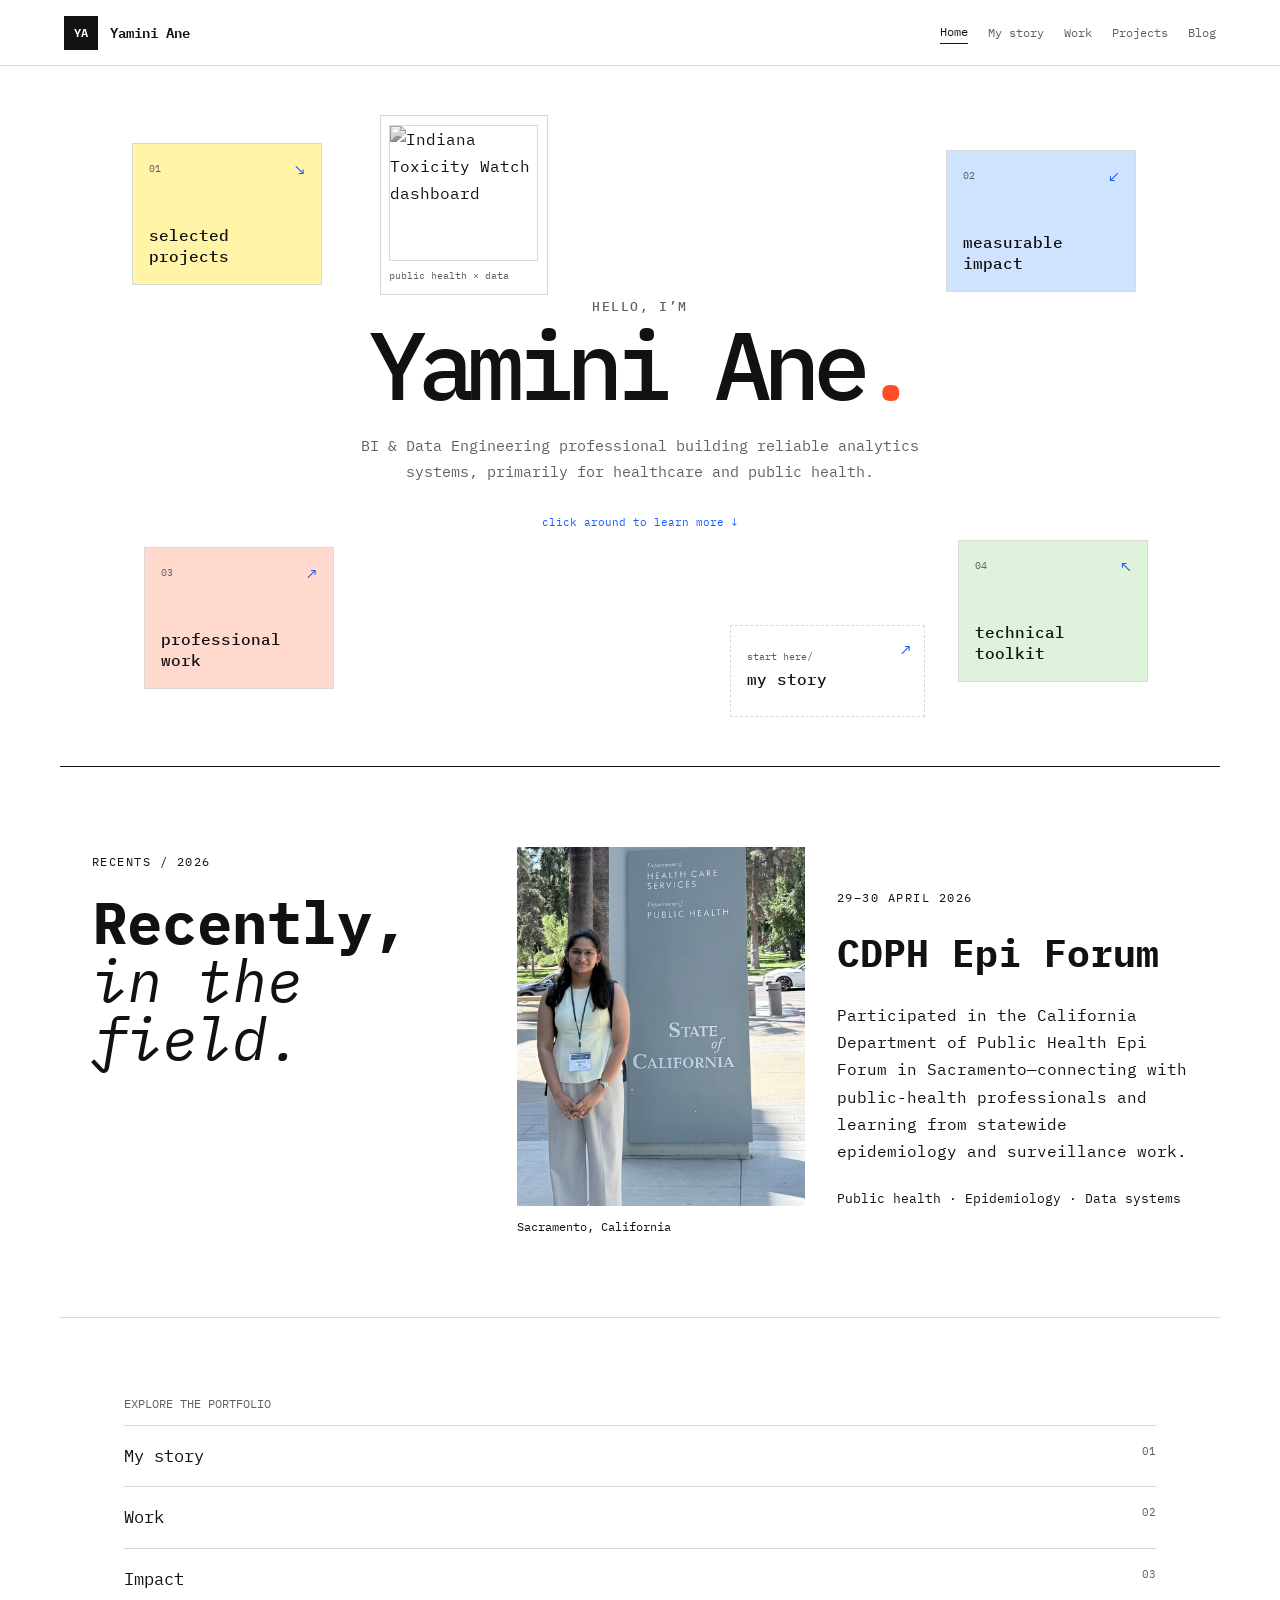
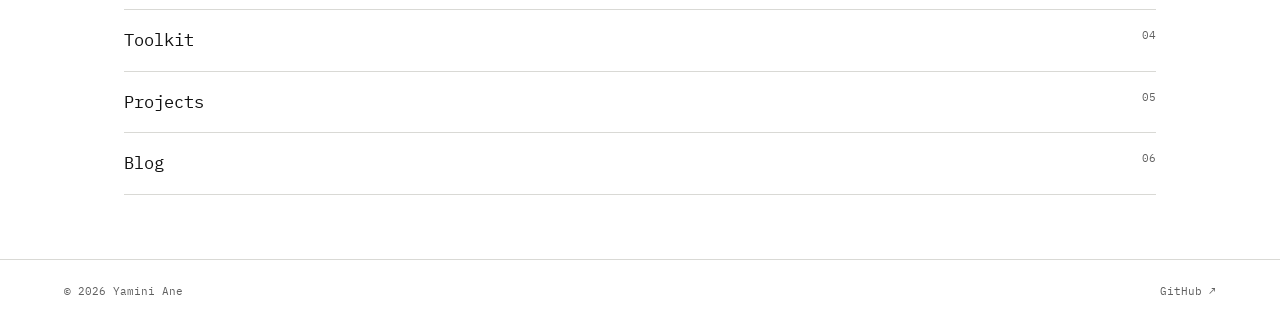
==== commit 0b7715b9: "Expand BI and data engineering portfolio" ====
--- a/index.html
+++ b/index.html
@@ -1 +1,10 @@
-<!doctype html><html lang="en"><head><meta charset="UTF-8"><meta name="viewport" content="width=device-width,initial-scale=1"><meta name="description" content="Yamini Ane — Business Intelligence Analyst specializing in healthcare analytics and reliable data systems."><meta name="theme-color" content="#ffffff"><title>Yamini Ane | Healthcare BI & Analytics</title><link rel="preconnect" href="https://fonts.googleapis.com"><link rel="preconnect" href="https://fonts.gstatic.com" crossorigin><link href="https://fonts.googleapis.com/css2?family=IBM+Plex+Mono:wght@400;500;600&display=swap" rel="stylesheet"><link rel="icon" type="image/svg+xml" href="data:image/svg+xml,%3Csvg xmlns='http://www.w3.org/2000/svg' viewBox='0 0 64 64'%3E%3Crect width='64' height='64' rx='8' fill='%23111'/%3E%3Ctext x='32' y='41' text-anchor='middle' font-family='monospace' font-size='26' font-weight='600' fill='white'%3EYA%3C/text%3E%3C/svg%3E"><link rel="stylesheet" href="styles.css"><link rel="stylesheet" href="multipage.css"><link rel="stylesheet" href="mosaic.css"><script src="script.js" defer></script></head><body data-page="home"><a class="skip-link" href="#main">Skip to content</a><header class="site-header"><a class="brand" href="index.html"><span class="brand-mark">YA</span><span>Yamini Ane</span></a><button class="menu-button" type="button" aria-expanded="false" aria-controls="site-nav">Menu</button><nav id="site-nav" aria-label="Primary navigation"><a data-nav="home" href="index.html">Home</a><a data-nav="about" href="about.html">My story</a><a data-nav="work" href="work.html">Work</a><a data-nav="projects" href="projects.html">Projects</a><a data-nav="blog" href="blog.html">Blog</a></nav></header><main id="main"><section class="hero" aria-labelledby="hero-title"><a class="mosaic-tile tile-projects reveal" href="projects.html"><span>01</span><strong>selected<br>projects</strong><b>↘</b></a><a class="mosaic-tile tile-impact reveal" href="impact.html"><span>02</span><strong>measurable<br>impact</strong><b>↙</b></a><a class="mosaic-image reveal" href="projects.html" aria-label="Explore public health analytics project"><img src="https://raw.githubusercontent.com/YaminiAne/CDCC_IndianaToxicWatch/main/Story.png" alt="Indiana Toxicity Watch dashboard"><span>public health × data</span></a><div class="hero-copy reveal"><p class="eyebrow">hello, i’m</p><h1 id="hero-title">Yamini Ane<span>.</span></h1><p>Business Intelligence Analyst building reliable data systems for healthcare and public health.</p><small>click around to learn more ↓</small></div><a class="mosaic-tile tile-career reveal" href="work.html"><span>03</span><strong>professional<br>work</strong><b>↗</b></a><a class="mosaic-tile tile-toolkit reveal" href="toolkit.html"><span>04</span><strong>technical<br>toolkit</strong><b>↖</b></a><a class="mosaic-note reveal" href="about.html"><span>start here/</span><strong>my story</strong><b>↗</b></a></section><section class="home-index"><p>Explore the portfolio</p><div><a href="about.html">My story <span>01</span></a><a href="work.html">Professional work <span>02</span></a><a href="impact.html">Impact <span>03</span></a><a href="toolkit.html">Toolkit <span>04</span></a><a href="projects.html">Projects <span>05</span></a><a href="blog.html">Blog <span>06</span></a></div></section></main><footer><span>© <span data-year></span> Yamini Ane</span><a href="https://github.com/YaminiAne" target="_blank" rel="noreferrer">GitHub ↗</a></footer></body></html>
+<!doctype html>
+<html lang="en">
+<head>
+  <meta charset="UTF-8"><meta name="viewport" content="width=device-width,initial-scale=1"><meta name="description" content="Yamini Ane — BI and data engineering professional building reliable analytics systems, primarily for healthcare and public health."><meta name="theme-color" content="#ffffff"><title>Yamini Ane | BI &amp; Data Engineering</title>
+  <link rel="preconnect" href="https://fonts.googleapis.com"><link rel="preconnect" href="https://fonts.gstatic.com" crossorigin><link href="https://fonts.googleapis.com/css2?family=IBM+Plex+Mono:wght@400;500;600&display=swap" rel="stylesheet"><link rel="icon" type="image/svg+xml" href="data:image/svg+xml,%3Csvg xmlns='http://www.w3.org/2000/svg' viewBox='0 0 64 64'%3E%3Crect width='64' height='64' rx='8' fill='%23111'/%3E%3Ctext x='32' y='41' text-anchor='middle' font-family='monospace' font-size='26' font-weight='600' fill='white'%3EYA%3C/text%3E%3C/svg%3E"><link rel="stylesheet" href="styles.css"><link rel="stylesheet" href="multipage.css"><link rel="stylesheet" href="mosaic.css"><script src="script.js" defer></script>
+</head>
+<body data-page="home"><a class="skip-link" href="#main">Skip to content</a><header class="site-header"><a class="brand" href="index.html"><span class="brand-mark">YA</span><span>Yamini Ane</span></a><button class="menu-button" type="button" aria-expanded="false" aria-controls="site-nav">Menu</button><nav id="site-nav" aria-label="Primary navigation"><a data-nav="home" href="index.html">Home</a><a data-nav="about" href="about.html">My story</a><a data-nav="work" href="work.html">Work</a><a data-nav="projects" href="projects.html">Projects</a><a data-nav="blog" href="blog.html">Blog</a></nav></header>
+<main id="main"><section class="hero" aria-labelledby="hero-title"><a class="mosaic-tile tile-projects reveal" href="projects.html"><span>01</span><strong>selected<br>projects</strong><b>↘</b></a><a class="mosaic-tile tile-impact reveal" href="impact.html"><span>02</span><strong>measurable<br>impact</strong><b>↙</b></a><a class="mosaic-image reveal" href="projects.html" aria-label="Explore public health analytics project"><img src="https://raw.githubusercontent.com/YaminiAne/CDCC_IndianaToxicWatch/main/Story.png" alt="Indiana Toxicity Watch dashboard"><span>public health × data</span></a><div class="hero-copy reveal"><p class="eyebrow">hello, i’m</p><h1 id="hero-title">Yamini Ane<span>.</span></h1><p>BI &amp; Data Engineering professional building reliable analytics systems, primarily for healthcare and public health.</p><small>click around to learn more ↓</small></div><a class="mosaic-tile tile-career reveal" href="work.html"><span>03</span><strong>professional<br>work</strong><b>↗</b></a><a class="mosaic-tile tile-toolkit reveal" href="toolkit.html"><span>04</span><strong>technical<br>toolkit</strong><b>↖</b></a><a class="mosaic-note reveal" href="about.html"><span>start here/</span><strong>my story</strong><b>↗</b></a></section>
+<section class="recents"><div class="recents-heading reveal"><span>RECENTS / 2026</span><h2>Recently,<br><em>in the field.</em></h2></div><article class="recent-card reveal"><figure><img src="assets/cdph-epi-forum-2026.jpeg" alt="Yamini Ane at the California Department of Public Health in Sacramento"><figcaption>Sacramento, California</figcaption></figure><div><p class="recent-date">29–30 APRIL 2026</p><h3>CDPH Epi Forum</h3><p>Participated in the California Department of Public Health Epi Forum in Sacramento—connecting with public-health professionals and learning from statewide epidemiology and surveillance work.</p><span>Public health · Epidemiology · Data systems</span></div></article></section>
+<section class="home-index"><p>Explore the portfolio</p><div><a href="about.html">My story <span>01</span></a><a href="work.html">Work <span>02</span></a><a href="impact.html">Impact <span>03</span></a><a href="toolkit.html">Toolkit <span>04</span></a><a href="projects.html">Projects <span>05</span></a><a href="blog.html">Blog <span>06</span></a></div></section></main><footer><span>© <span data-year></span> Yamini Ane</span><a href="https://github.com/YaminiAne" target="_blank" rel="noreferrer">GitHub ↗</a></footer></body></html>
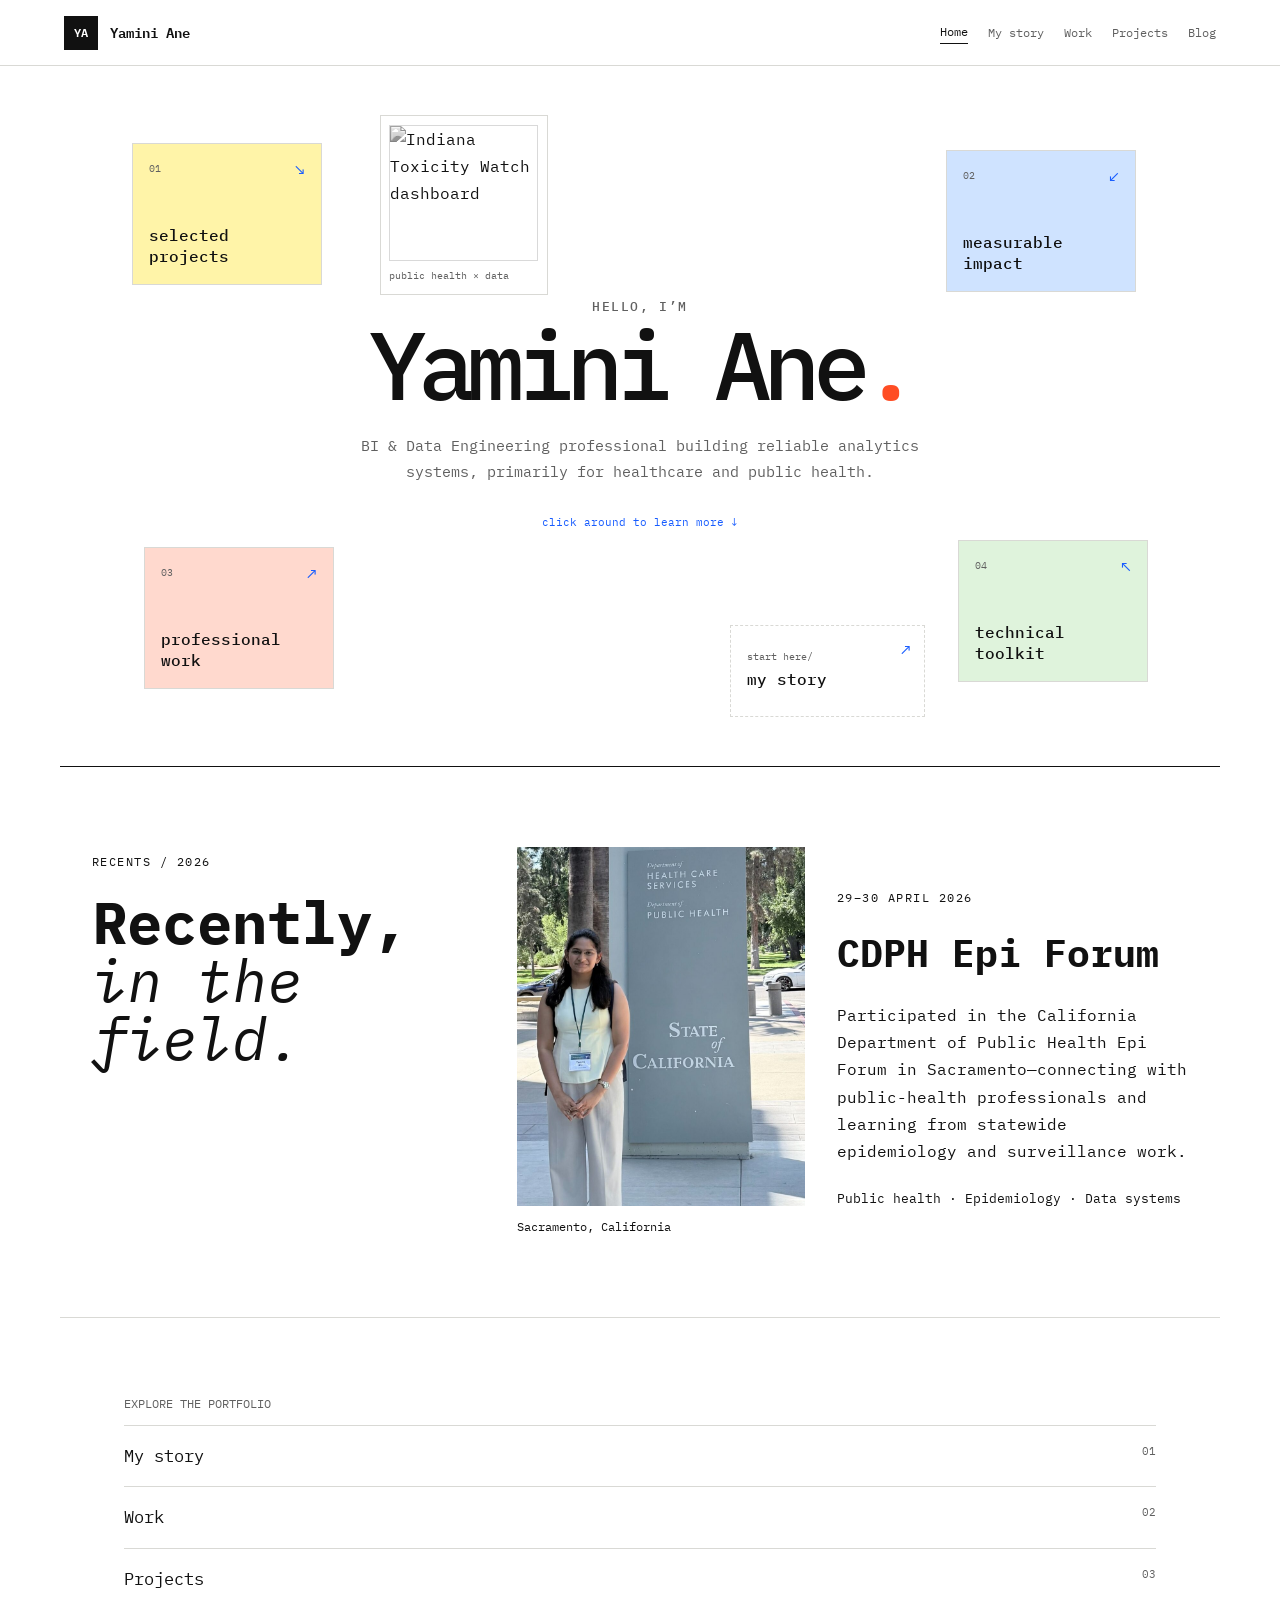
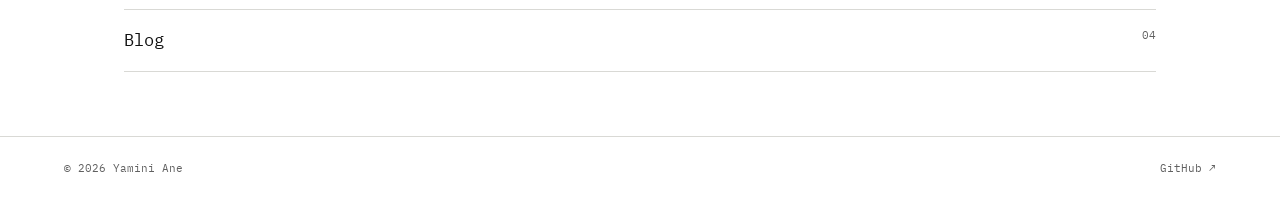
==== commit 086dd903: "Streamline home and lead work page with impact" ====
--- a/index.html
+++ b/index.html
@@ -5,6 +5,6 @@
   <link rel="preconnect" href="https://fonts.googleapis.com"><link rel="preconnect" href="https://fonts.gstatic.com" crossorigin><link href="https://fonts.googleapis.com/css2?family=IBM+Plex+Mono:wght@400;500;600&display=swap" rel="stylesheet"><link rel="icon" type="image/svg+xml" href="data:image/svg+xml,%3Csvg xmlns='http://www.w3.org/2000/svg' viewBox='0 0 64 64'%3E%3Crect width='64' height='64' rx='8' fill='%23111'/%3E%3Ctext x='32' y='41' text-anchor='middle' font-family='monospace' font-size='26' font-weight='600' fill='white'%3EYA%3C/text%3E%3C/svg%3E"><link rel="stylesheet" href="styles.css"><link rel="stylesheet" href="multipage.css"><link rel="stylesheet" href="mosaic.css"><script src="script.js" defer></script>
 </head>
 <body data-page="home"><a class="skip-link" href="#main">Skip to content</a><header class="site-header"><a class="brand" href="index.html"><span class="brand-mark">YA</span><span>Yamini Ane</span></a><button class="menu-button" type="button" aria-expanded="false" aria-controls="site-nav">Menu</button><nav id="site-nav" aria-label="Primary navigation"><a data-nav="home" href="index.html">Home</a><a data-nav="about" href="about.html">My story</a><a data-nav="work" href="work.html">Work</a><a data-nav="projects" href="projects.html">Projects</a><a data-nav="blog" href="blog.html">Blog</a></nav></header>
-<main id="main"><section class="hero" aria-labelledby="hero-title"><a class="mosaic-tile tile-projects reveal" href="projects.html"><span>01</span><strong>selected<br>projects</strong><b>↘</b></a><a class="mosaic-tile tile-impact reveal" href="impact.html"><span>02</span><strong>measurable<br>impact</strong><b>↙</b></a><a class="mosaic-image reveal" href="projects.html" aria-label="Explore public health analytics project"><img src="https://raw.githubusercontent.com/YaminiAne/CDCC_IndianaToxicWatch/main/Story.png" alt="Indiana Toxicity Watch dashboard"><span>public health × data</span></a><div class="hero-copy reveal"><p class="eyebrow">hello, i’m</p><h1 id="hero-title">Yamini Ane<span>.</span></h1><p>BI &amp; Data Engineering professional building reliable analytics systems, primarily for healthcare and public health.</p><small>click around to learn more ↓</small></div><a class="mosaic-tile tile-career reveal" href="work.html"><span>03</span><strong>professional<br>work</strong><b>↗</b></a><a class="mosaic-tile tile-toolkit reveal" href="toolkit.html"><span>04</span><strong>technical<br>toolkit</strong><b>↖</b></a><a class="mosaic-note reveal" href="about.html"><span>start here/</span><strong>my story</strong><b>↗</b></a></section>
+<main id="main"><section class="hero" aria-labelledby="hero-title"><a class="mosaic-tile tile-projects reveal" href="projects.html"><span>01</span><strong>selected<br>projects</strong><b>↘</b></a><a class="mosaic-tile tile-impact reveal" href="work.html#impact"><span>02</span><strong>measurable<br>impact</strong><b>↙</b></a><a class="mosaic-image reveal" href="projects.html" aria-label="Explore public health analytics project"><img src="https://raw.githubusercontent.com/YaminiAne/CDCC_IndianaToxicWatch/main/Story.png" alt="Indiana Toxicity Watch dashboard"><span>public health × data</span></a><div class="hero-copy reveal"><p class="eyebrow">hello, i’m</p><h1 id="hero-title">Yamini Ane<span>.</span></h1><p>BI &amp; Data Engineering professional building reliable analytics systems, primarily for healthcare and public health.</p><small>click around to learn more ↓</small></div><a class="mosaic-tile tile-career reveal" href="work.html"><span>03</span><strong>professional<br>work</strong><b>↗</b></a><a class="mosaic-tile tile-toolkit reveal" href="work.html#toolkit"><span>04</span><strong>technical<br>toolkit</strong><b>↖</b></a><a class="mosaic-note reveal" href="about.html"><span>start here/</span><strong>my story</strong><b>↗</b></a></section>
 <section class="recents"><div class="recents-heading reveal"><span>RECENTS / 2026</span><h2>Recently,<br><em>in the field.</em></h2></div><article class="recent-card reveal"><figure><img src="assets/cdph-epi-forum-2026.jpeg" alt="Yamini Ane at the California Department of Public Health in Sacramento"><figcaption>Sacramento, California</figcaption></figure><div><p class="recent-date">29–30 APRIL 2026</p><h3>CDPH Epi Forum</h3><p>Participated in the California Department of Public Health Epi Forum in Sacramento—connecting with public-health professionals and learning from statewide epidemiology and surveillance work.</p><span>Public health · Epidemiology · Data systems</span></div></article></section>
-<section class="home-index"><p>Explore the portfolio</p><div><a href="about.html">My story <span>01</span></a><a href="work.html">Work <span>02</span></a><a href="impact.html">Impact <span>03</span></a><a href="toolkit.html">Toolkit <span>04</span></a><a href="projects.html">Projects <span>05</span></a><a href="blog.html">Blog <span>06</span></a></div></section></main><footer><span>© <span data-year></span> Yamini Ane</span><a href="https://github.com/YaminiAne" target="_blank" rel="noreferrer">GitHub ↗</a></footer></body></html>
+<section class="home-index"><p>Explore the portfolio</p><div><a href="about.html">My story <span>01</span></a><a href="work.html">Work <span>02</span></a><a href="projects.html">Projects <span>03</span></a><a href="blog.html">Blog <span>04</span></a></div></section></main><footer><span>© <span data-year></span> Yamini Ane</span><a href="https://github.com/YaminiAne" target="_blank" rel="noreferrer">GitHub ↗</a></footer></body></html>
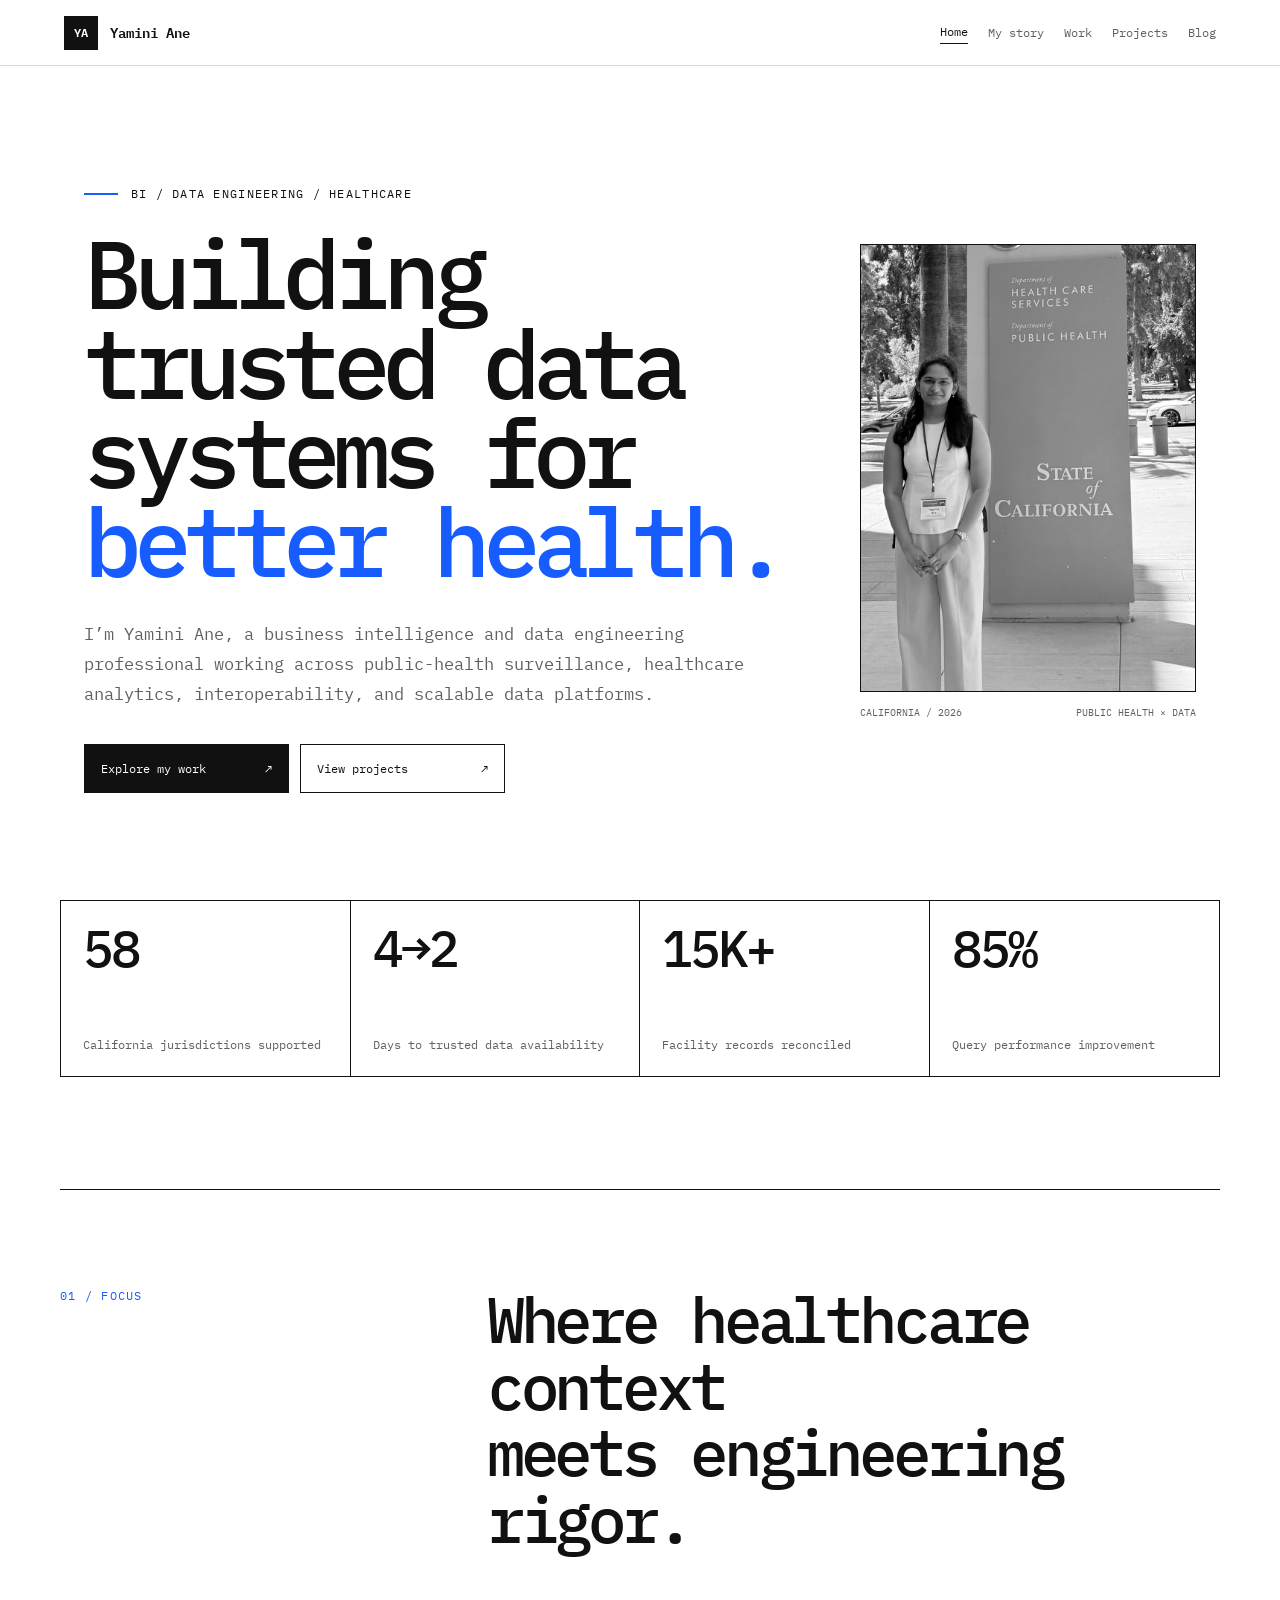
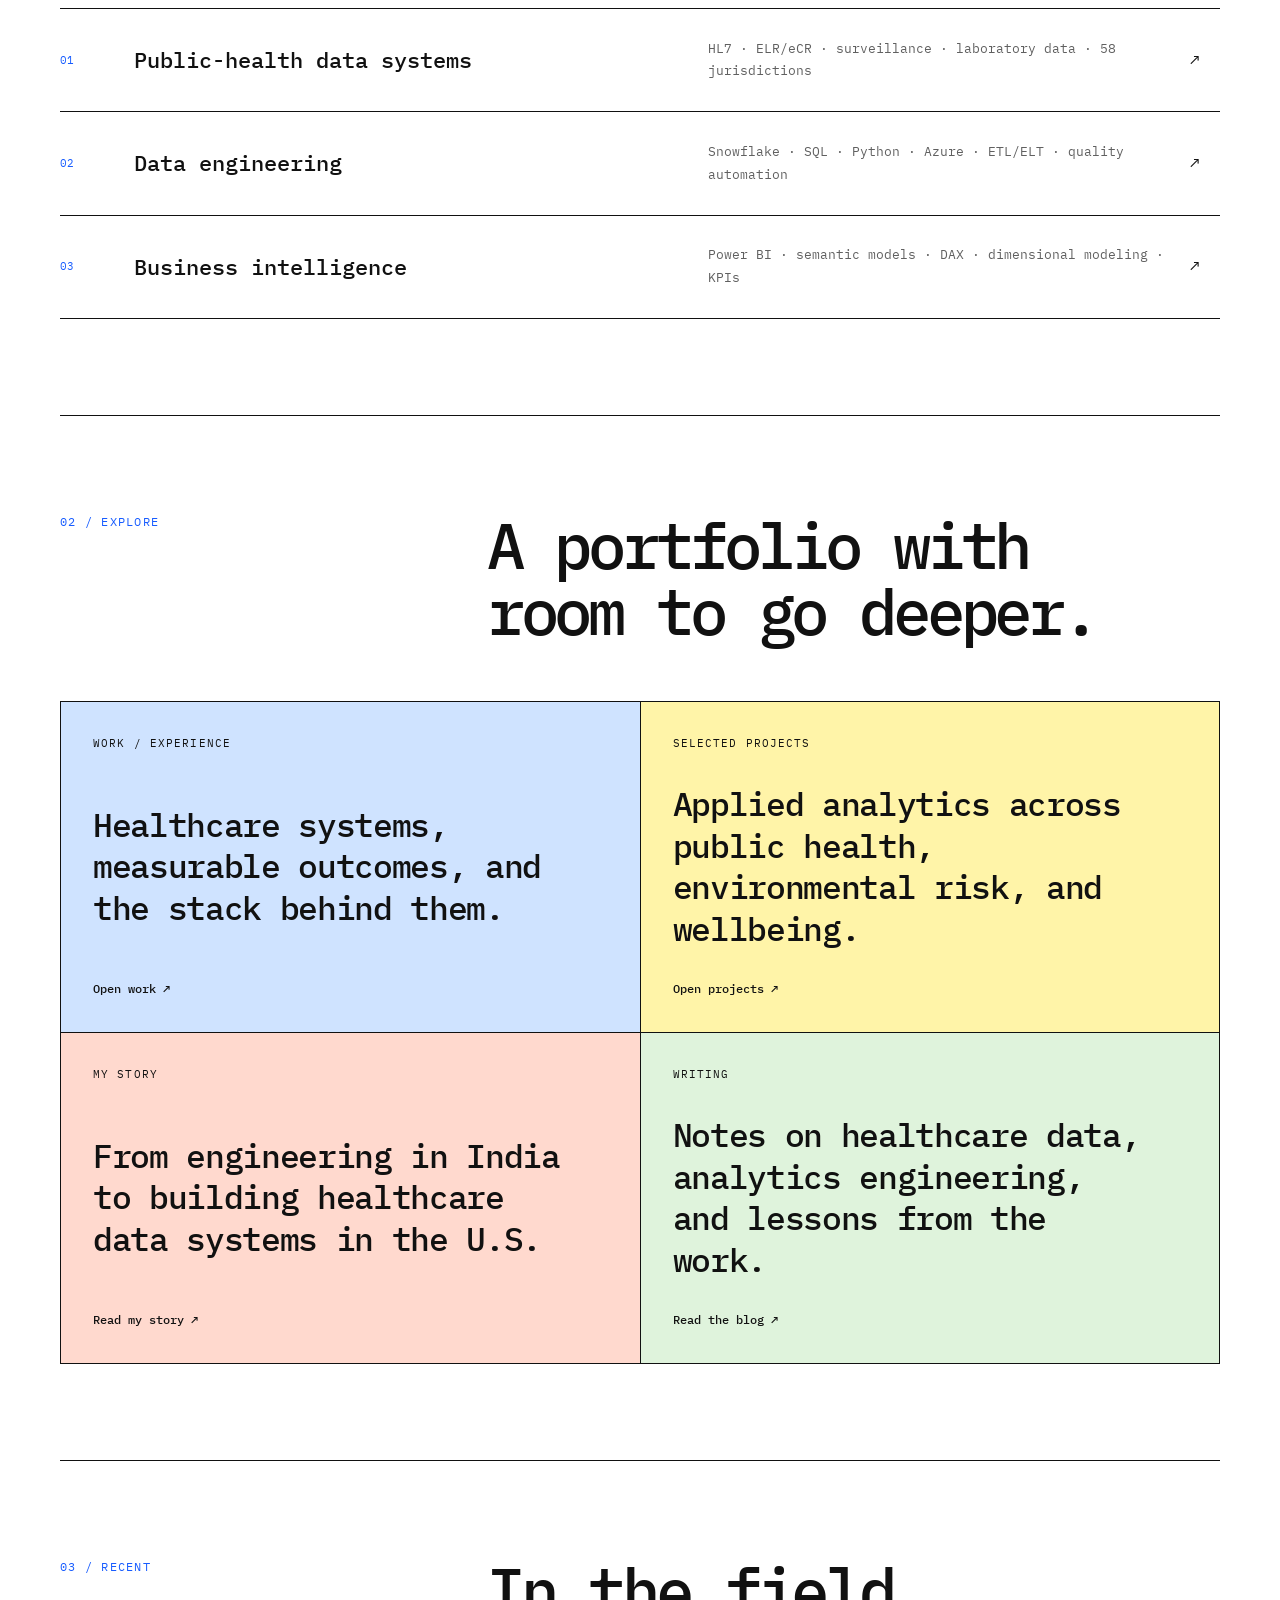
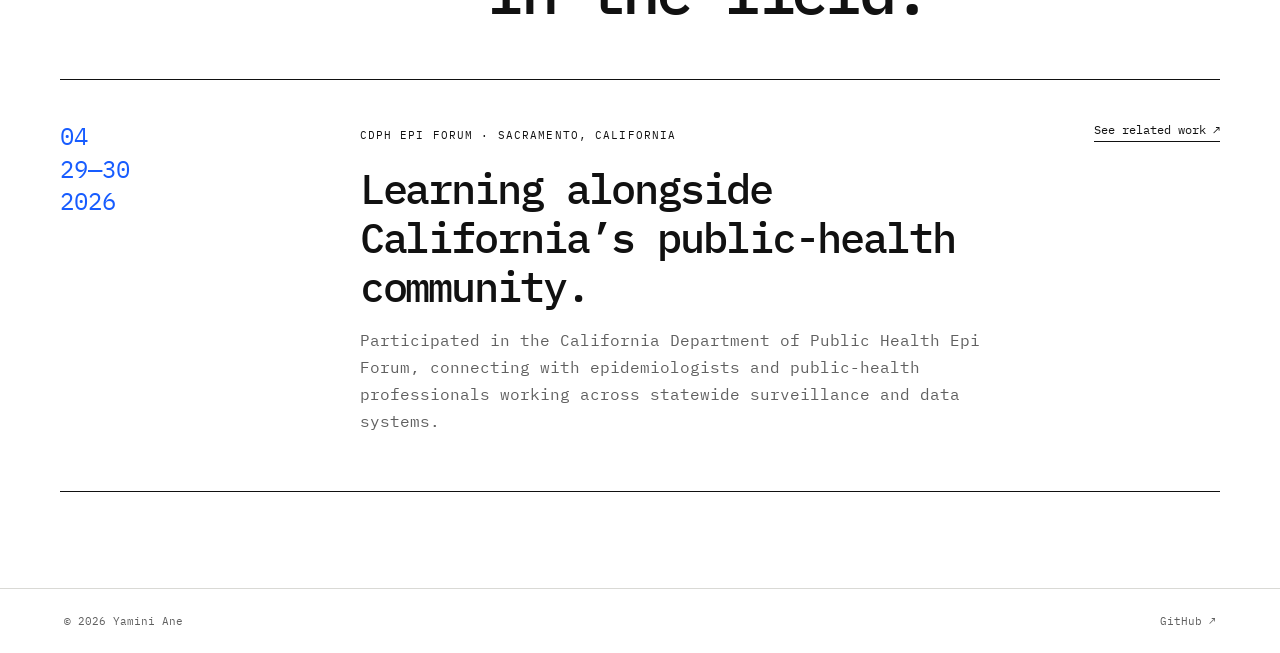
==== commit 0b47d767: "Redesign portfolio home page" ====
--- a/index.html
+++ b/index.html
@@ -1,10 +1,76 @@
 <!doctype html>
 <html lang="en">
 <head>
-  <meta charset="UTF-8"><meta name="viewport" content="width=device-width,initial-scale=1"><meta name="description" content="Yamini Ane — BI and data engineering professional building reliable analytics systems, primarily for healthcare and public health."><meta name="theme-color" content="#ffffff"><title>Yamini Ane | BI &amp; Data Engineering</title>
-  <link rel="preconnect" href="https://fonts.googleapis.com"><link rel="preconnect" href="https://fonts.gstatic.com" crossorigin><link href="https://fonts.googleapis.com/css2?family=IBM+Plex+Mono:wght@400;500;600&display=swap" rel="stylesheet"><link rel="icon" type="image/svg+xml" href="data:image/svg+xml,%3Csvg xmlns='http://www.w3.org/2000/svg' viewBox='0 0 64 64'%3E%3Crect width='64' height='64' rx='8' fill='%23111'/%3E%3Ctext x='32' y='41' text-anchor='middle' font-family='monospace' font-size='26' font-weight='600' fill='white'%3EYA%3C/text%3E%3C/svg%3E"><link rel="stylesheet" href="styles.css"><link rel="stylesheet" href="multipage.css"><link rel="stylesheet" href="mosaic.css"><script src="script.js" defer></script>
+  <meta charset="UTF-8">
+  <meta name="viewport" content="width=device-width,initial-scale=1">
+  <meta name="description" content="Yamini Ane — BI and data engineering professional building trusted healthcare and public-health data systems.">
+  <meta name="theme-color" content="#ffffff">
+  <title>Yamini Ane | BI &amp; Data Engineering</title>
+  <link rel="preconnect" href="https://fonts.googleapis.com">
+  <link rel="preconnect" href="https://fonts.gstatic.com" crossorigin>
+  <link href="https://fonts.googleapis.com/css2?family=IBM+Plex+Mono:wght@400;500;600&display=swap" rel="stylesheet">
+  <link rel="icon" type="image/svg+xml" href="data:image/svg+xml,%3Csvg xmlns='http://www.w3.org/2000/svg' viewBox='0 0 64 64'%3E%3Crect width='64' height='64' rx='8' fill='%23111'/%3E%3Ctext x='32' y='41' text-anchor='middle' font-family='monospace' font-size='26' font-weight='600' fill='white'%3EYA%3C/text%3E%3C/svg%3E">
+  <link rel="stylesheet" href="styles.css">
+  <link rel="stylesheet" href="multipage.css">
+  <link rel="stylesheet" href="home.css">
+  <script src="script.js" defer></script>
 </head>
-<body data-page="home"><a class="skip-link" href="#main">Skip to content</a><header class="site-header"><a class="brand" href="index.html"><span class="brand-mark">YA</span><span>Yamini Ane</span></a><button class="menu-button" type="button" aria-expanded="false" aria-controls="site-nav">Menu</button><nav id="site-nav" aria-label="Primary navigation"><a data-nav="home" href="index.html">Home</a><a data-nav="about" href="about.html">My story</a><a data-nav="work" href="work.html">Work</a><a data-nav="projects" href="projects.html">Projects</a><a data-nav="blog" href="blog.html">Blog</a></nav></header>
-<main id="main"><section class="hero" aria-labelledby="hero-title"><a class="mosaic-tile tile-projects reveal" href="projects.html"><span>01</span><strong>selected<br>projects</strong><b>↘</b></a><a class="mosaic-tile tile-impact reveal" href="work.html#impact"><span>02</span><strong>measurable<br>impact</strong><b>↙</b></a><a class="mosaic-image reveal" href="projects.html" aria-label="Explore public health analytics project"><img src="https://raw.githubusercontent.com/YaminiAne/CDCC_IndianaToxicWatch/main/Story.png" alt="Indiana Toxicity Watch dashboard"><span>public health × data</span></a><div class="hero-copy reveal"><p class="eyebrow">hello, i’m</p><h1 id="hero-title">Yamini Ane<span>.</span></h1><p>BI &amp; Data Engineering professional building reliable analytics systems, primarily for healthcare and public health.</p><small>click around to learn more ↓</small></div><a class="mosaic-tile tile-career reveal" href="work.html"><span>03</span><strong>professional<br>work</strong><b>↗</b></a><a class="mosaic-tile tile-toolkit reveal" href="work.html#toolkit"><span>04</span><strong>technical<br>toolkit</strong><b>↖</b></a><a class="mosaic-note reveal" href="about.html"><span>start here/</span><strong>my story</strong><b>↗</b></a></section>
-<section class="recents"><div class="recents-heading reveal"><span>RECENTS / 2026</span><h2>Recently,<br><em>in the field.</em></h2></div><article class="recent-card reveal"><figure><img src="assets/cdph-epi-forum-2026.jpeg" alt="Yamini Ane at the California Department of Public Health in Sacramento"><figcaption>Sacramento, California</figcaption></figure><div><p class="recent-date">29–30 APRIL 2026</p><h3>CDPH Epi Forum</h3><p>Participated in the California Department of Public Health Epi Forum in Sacramento—connecting with public-health professionals and learning from statewide epidemiology and surveillance work.</p><span>Public health · Epidemiology · Data systems</span></div></article></section>
-<section class="home-index"><p>Explore the portfolio</p><div><a href="about.html">My story <span>01</span></a><a href="work.html">Work <span>02</span></a><a href="projects.html">Projects <span>03</span></a><a href="blog.html">Blog <span>04</span></a></div></section></main><footer><span>© <span data-year></span> Yamini Ane</span><a href="https://github.com/YaminiAne" target="_blank" rel="noreferrer">GitHub ↗</a></footer></body></html>
+<body data-page="home">
+  <a class="skip-link" href="#main">Skip to content</a>
+  <header class="site-header">
+    <a class="brand" href="index.html"><span class="brand-mark">YA</span><span>Yamini Ane</span></a>
+    <button class="menu-button" type="button" aria-expanded="false" aria-controls="site-nav">Menu</button>
+    <nav id="site-nav" aria-label="Primary navigation"><a data-nav="home" href="index.html">Home</a><a data-nav="about" href="about.html">My story</a><a data-nav="work" href="work.html">Work</a><a data-nav="projects" href="projects.html">Projects</a><a data-nav="blog" href="blog.html">Blog</a></nav>
+  </header>
+  <main id="main">
+    <section class="home-hero">
+      <div class="home-hero-copy reveal">
+        <p class="home-kicker"><span></span> BI / DATA ENGINEERING / HEALTHCARE</p>
+        <h1>Building trusted data systems for <em>better health.</em></h1>
+        <p class="home-intro">I’m Yamini Ane, a business intelligence and data engineering professional working across public-health surveillance, healthcare analytics, interoperability, and scalable data platforms.</p>
+        <div class="home-actions"><a class="home-button primary" href="work.html">Explore my work <span>↗</span></a><a class="home-button" href="projects.html">View projects <span>↗</span></a></div>
+      </div>
+      <figure class="home-portrait reveal">
+        <img src="assets/cdph-epi-forum-2026.jpeg" alt="Yamini Ane at the California Department of Public Health in Sacramento">
+        <figcaption><span>CALIFORNIA / 2026</span><span>PUBLIC HEALTH × DATA</span></figcaption>
+      </figure>
+    </section>
+
+    <section class="home-proof reveal" aria-label="Selected professional impact">
+      <div><b>58</b><span>California jurisdictions supported</span></div>
+      <div><b>4→2</b><span>Days to trusted data availability</span></div>
+      <div><b>15K+</b><span>Facility records reconciled</span></div>
+      <div><b>85%</b><span>Query performance improvement</span></div>
+    </section>
+
+    <section class="home-focus">
+      <header class="home-section-head reveal"><span>01 / FOCUS</span><h2>Where healthcare context<br>meets engineering rigor.</h2></header>
+      <div class="focus-list">
+        <a class="focus-row reveal" href="work.html"><span>01</span><h3>Public-health data systems</h3><p>HL7 · ELR/eCR · surveillance · laboratory data · 58 jurisdictions</p><b>↗</b></a>
+        <a class="focus-row reveal" href="work.html#toolkit"><span>02</span><h3>Data engineering</h3><p>Snowflake · SQL · Python · Azure · ETL/ELT · quality automation</p><b>↗</b></a>
+        <a class="focus-row reveal" href="work.html#impact"><span>03</span><h3>Business intelligence</h3><p>Power BI · semantic models · DAX · dimensional modeling · KPIs</p><b>↗</b></a>
+      </div>
+    </section>
+
+    <section class="home-paths">
+      <header class="home-section-head reveal"><span>02 / EXPLORE</span><h2>A portfolio with<br>room to go deeper.</h2></header>
+      <div class="path-grid">
+        <a class="path-card path-work reveal" href="work.html"><span>WORK / EXPERIENCE</span><h3>Healthcare systems, measurable outcomes, and the stack behind them.</h3><b>Open work ↗</b></a>
+        <a class="path-card path-projects reveal" href="projects.html"><span>SELECTED PROJECTS</span><h3>Applied analytics across public health, environmental risk, and wellbeing.</h3><b>Open projects ↗</b></a>
+        <a class="path-card path-story reveal" href="about.html"><span>MY STORY</span><h3>From engineering in India to building healthcare data systems in the U.S.</h3><b>Read my story ↗</b></a>
+        <a class="path-card path-blog reveal" href="blog.html"><span>WRITING</span><h3>Notes on healthcare data, analytics engineering, and lessons from the work.</h3><b>Read the blog ↗</b></a>
+      </div>
+    </section>
+
+    <section class="home-recent">
+      <header class="home-section-head reveal"><span>03 / RECENT</span><h2>In the field.</h2></header>
+      <article class="recent-feature reveal">
+        <div class="recent-number">04<br>29—30<br>2026</div>
+        <div><span>CDPH EPI FORUM · SACRAMENTO, CALIFORNIA</span><h3>Learning alongside California’s public-health community.</h3><p>Participated in the California Department of Public Health Epi Forum, connecting with epidemiologists and public-health professionals working across statewide surveillance and data systems.</p></div>
+        <a href="work.html">See related work ↗</a>
+      </article>
+    </section>
+  </main>
+  <footer><span>© <span data-year></span> Yamini Ane</span><a href="https://github.com/YaminiAne" target="_blank" rel="noreferrer">GitHub ↗</a></footer>
+</body>
+</html>
--- a/home.css
+++ b/home.css
@@ -0,0 +1 @@
+.home-hero{max-width:1240px;min-height:calc(100vh - 66px);margin:auto;padding:5.5rem max(5vw,24px);display:grid;grid-template-columns:1.35fr .65fr;gap:6vw;align-items:center}.home-kicker{display:flex;align-items:center;gap:.8rem;font-size:.72rem;letter-spacing:.11em}.home-kicker span{width:34px;height:2px;background:#175cff}.home-hero h1{max-width:850px;margin:1.6rem 0 2rem;font-size:clamp(4rem,7.5vw,7.6rem);line-height:.93;letter-spacing:-.085em;font-weight:500}.home-hero h1 em{font-style:normal;color:#175cff}.home-intro{max-width:760px;color:#606060;font-size:1.05rem;line-height:1.8}.home-actions{display:flex;gap:.7rem;margin-top:2.2rem}.home-button{display:inline-flex;justify-content:space-between;gap:2.5rem;min-width:205px;padding:.8rem 1rem;border:1px solid #111;font-size:.78rem}.home-button.primary{background:#111;color:#fff}.home-button:hover{background:#175cff;color:#fff;border-color:#175cff}.home-portrait{margin:0;align-self:stretch;display:flex;flex-direction:column;justify-content:center}.home-portrait img{width:100%;max-height:570px;aspect-ratio:3/4;object-fit:cover;object-position:center;border:1px solid #111;filter:grayscale(100%)}.home-portrait figcaption{display:flex;justify-content:space-between;gap:1rem;margin-top:.75rem;font-size:.65rem;color:#606060}.home-proof{max-width:1160px;margin:0 auto 7rem;display:grid;grid-template-columns:repeat(4,1fr);border:1px solid #111}.home-proof div{min-height:175px;padding:1.4rem;display:flex;flex-direction:column;justify-content:space-between;border-right:1px solid #111}.home-proof div:last-child{border-right:0}.home-proof b{font-size:clamp(2.4rem,4vw,4.5rem);line-height:1;font-weight:500;letter-spacing:-.06em}.home-proof span{font-size:.72rem;line-height:1.5;color:#606060}.home-focus,.home-paths,.home-recent{max-width:1160px;margin:0 auto;padding:6rem 0;border-top:1px solid #111}.home-section-head{display:grid;grid-template-columns:.7fr 1.3fr;gap:2rem;margin-bottom:3.5rem}.home-section-head>span{font-size:.72rem;letter-spacing:.11em;color:#175cff}.home-section-head h2{margin:0;font-size:clamp(2.5rem,5vw,5rem);line-height:1.04;letter-spacing:-.065em;font-weight:500}.focus-list{border-top:1px solid #111}.focus-row{display:grid;grid-template-columns:50px 1.2fr 1fr 30px;gap:1.5rem;align-items:center;padding:1.8rem 0;border-bottom:1px solid #111}.focus-row>span{font-size:.7rem;color:#175cff}.focus-row h3{margin:0;font-size:1.4rem;font-weight:500}.focus-row p{margin:0;color:#606060;font-size:.82rem}.focus-row b{font-weight:400}.focus-row:hover h3,.focus-row:hover b{color:#175cff}.path-grid{display:grid;grid-template-columns:1fr 1fr;gap:1px;background:#111;border:1px solid #111}.path-card{min-height:330px;padding:2rem;background:#fff;display:flex;flex-direction:column}.path-card>span{font-size:.7rem;letter-spacing:.1em}.path-card h3{max-width:480px;margin:auto 0;font-size:clamp(1.5rem,2.6vw,2.4rem);line-height:1.25;font-weight:500;letter-spacing:-.04em}.path-card b{font-size:.76rem;font-weight:500}.path-work{background:#cfe3ff}.path-projects{background:#fff4a8}.path-story{background:#ffd9ce}.path-blog{background:#dff3dc}.path-card:hover{filter:brightness(.97)}.recent-feature{display:grid;grid-template-columns:.55fr 1.5fr auto;gap:3rem;align-items:start;padding:2.5rem 0;border-block:1px solid #111}.recent-number{font-size:1.5rem;line-height:1.35;color:#175cff}.recent-feature>div:nth-child(2)>span{font-size:.7rem;letter-spacing:.1em}.recent-feature h3{max-width:700px;margin:1rem 0;font-size:clamp(1.8rem,3.3vw,3.3rem);line-height:1.16;font-weight:500;letter-spacing:-.05em}.recent-feature p{max-width:700px;color:#606060}.recent-feature>a{font-size:.75rem;border-bottom:1px solid #111}.recent-feature>a:hover{color:#175cff;border-color:#175cff}@media(max-width:900px){.home-hero{grid-template-columns:1fr;min-height:auto}.home-portrait{max-width:520px}.home-proof{margin-inline:24px;grid-template-columns:1fr 1fr}.home-proof div:nth-child(2){border-right:0}.home-proof div:nth-child(-n+2){border-bottom:1px solid #111}.home-focus,.home-paths,.home-recent{margin-inline:24px}.focus-row{grid-template-columns:40px 1fr 28px}.focus-row p{grid-column:2}.recent-feature{grid-template-columns:1fr}.recent-feature>a{justify-self:start}}@media(max-width:620px){.home-hero{padding-top:4rem}.home-hero h1{font-size:clamp(3.2rem,16vw,5rem)}.home-actions{flex-direction:column}.home-button{min-width:0}.home-proof{grid-template-columns:1fr}.home-proof div,.home-proof div:nth-child(2){border-right:0;border-bottom:1px solid #111}.home-proof div:last-child{border-bottom:0}.home-section-head{grid-template-columns:1fr}.path-grid{grid-template-columns:1fr}.path-card{min-height:280px}.home-portrait img{max-height:500px}.home-portrait figcaption{flex-direction:column;gap:.2rem}}
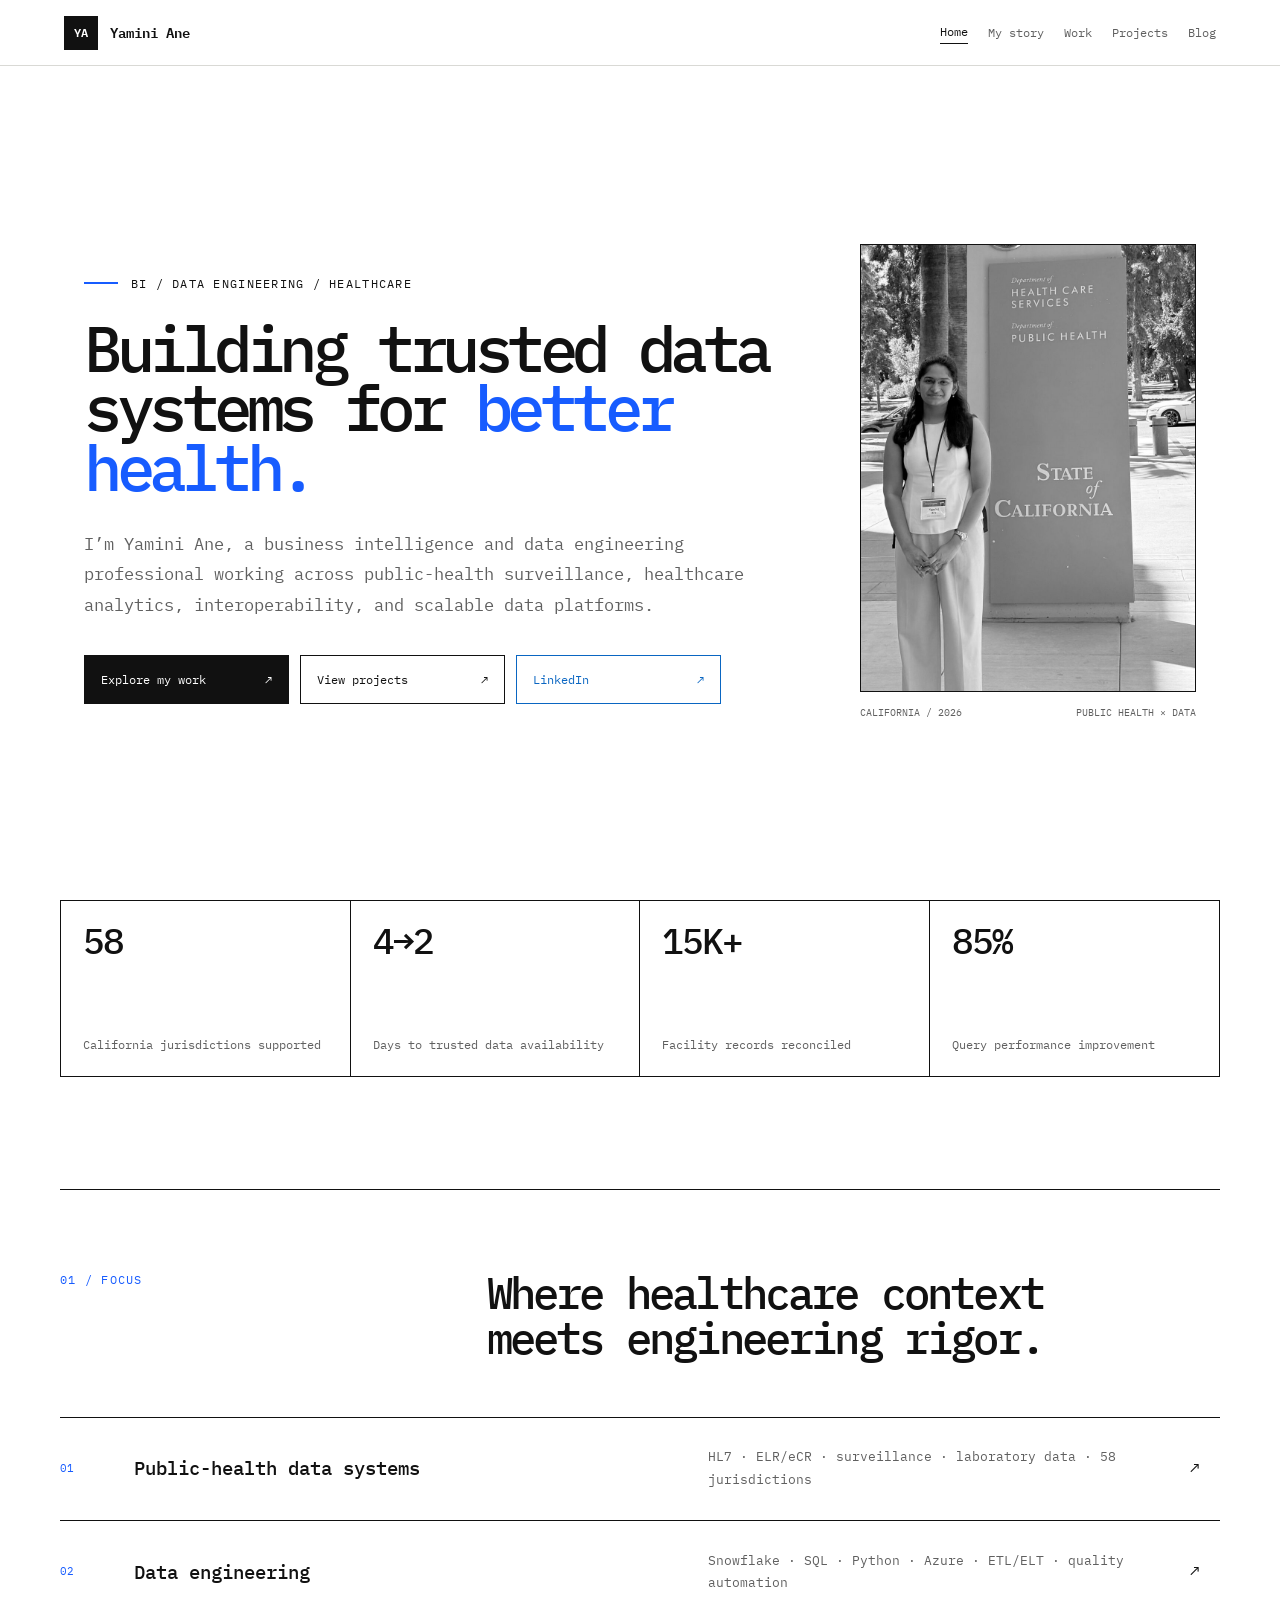
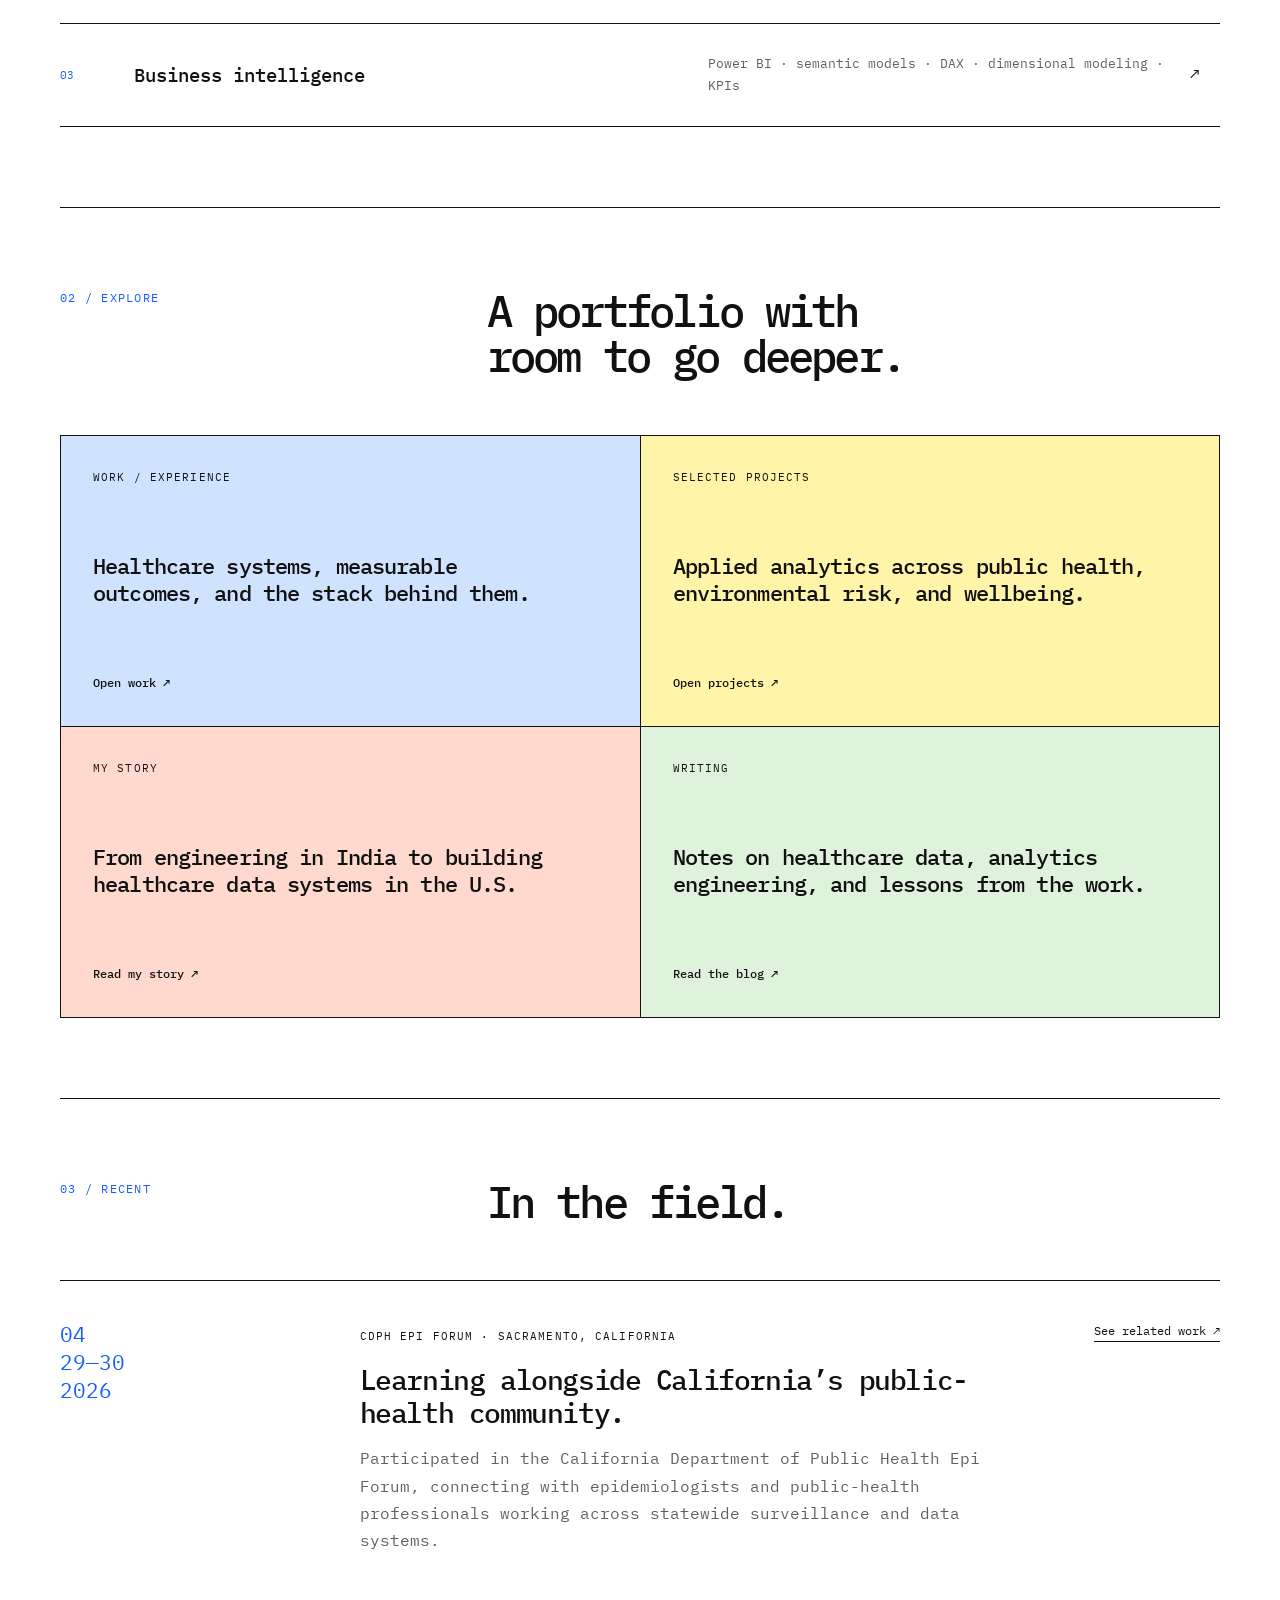
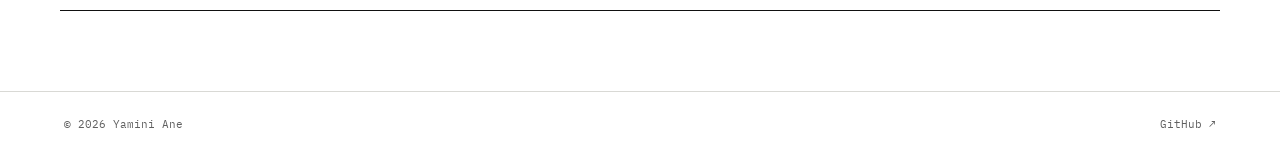
==== commit e48eb4c0: "Compact typography and add LinkedIn link" ====
--- a/index.html
+++ b/index.html
@@ -28,7 +28,7 @@
         <p class="home-kicker"><span></span> BI / DATA ENGINEERING / HEALTHCARE</p>
         <h1>Building trusted data systems for <em>better health.</em></h1>
         <p class="home-intro">I’m Yamini Ane, a business intelligence and data engineering professional working across public-health surveillance, healthcare analytics, interoperability, and scalable data platforms.</p>
-        <div class="home-actions"><a class="home-button primary" href="work.html">Explore my work <span>↗</span></a><a class="home-button" href="projects.html">View projects <span>↗</span></a></div>
+        <div class="home-actions"><a class="home-button primary" href="work.html">Explore my work <span>↗</span></a><a class="home-button" href="projects.html">View projects <span>↗</span></a><a class="home-button linkedin-button" href="https://www.linkedin.com/in/yamini-ane-5781b1211/" target="_blank" rel="noreferrer">LinkedIn <span>↗</span></a></div>
       </div>
       <figure class="home-portrait reveal">
         <img src="assets/cdph-epi-forum-2026.jpeg" alt="Yamini Ane at the California Department of Public Health in Sacramento">
--- a/home.css
+++ b/home.css
@@ -1 +1,2 @@
-.home-hero{max-width:1240px;min-height:calc(100vh - 66px);margin:auto;padding:5.5rem max(5vw,24px);display:grid;grid-template-columns:1.35fr .65fr;gap:6vw;align-items:center}.home-kicker{display:flex;align-items:center;gap:.8rem;font-size:.72rem;letter-spacing:.11em}.home-kicker span{width:34px;height:2px;background:#175cff}.home-hero h1{max-width:850px;margin:1.6rem 0 2rem;font-size:clamp(4rem,7.5vw,7.6rem);line-height:.93;letter-spacing:-.085em;font-weight:500}.home-hero h1 em{font-style:normal;color:#175cff}.home-intro{max-width:760px;color:#606060;font-size:1.05rem;line-height:1.8}.home-actions{display:flex;gap:.7rem;margin-top:2.2rem}.home-button{display:inline-flex;justify-content:space-between;gap:2.5rem;min-width:205px;padding:.8rem 1rem;border:1px solid #111;font-size:.78rem}.home-button.primary{background:#111;color:#fff}.home-button:hover{background:#175cff;color:#fff;border-color:#175cff}.home-portrait{margin:0;align-self:stretch;display:flex;flex-direction:column;justify-content:center}.home-portrait img{width:100%;max-height:570px;aspect-ratio:3/4;object-fit:cover;object-position:center;border:1px solid #111;filter:grayscale(100%)}.home-portrait figcaption{display:flex;justify-content:space-between;gap:1rem;margin-top:.75rem;font-size:.65rem;color:#606060}.home-proof{max-width:1160px;margin:0 auto 7rem;display:grid;grid-template-columns:repeat(4,1fr);border:1px solid #111}.home-proof div{min-height:175px;padding:1.4rem;display:flex;flex-direction:column;justify-content:space-between;border-right:1px solid #111}.home-proof div:last-child{border-right:0}.home-proof b{font-size:clamp(2.4rem,4vw,4.5rem);line-height:1;font-weight:500;letter-spacing:-.06em}.home-proof span{font-size:.72rem;line-height:1.5;color:#606060}.home-focus,.home-paths,.home-recent{max-width:1160px;margin:0 auto;padding:6rem 0;border-top:1px solid #111}.home-section-head{display:grid;grid-template-columns:.7fr 1.3fr;gap:2rem;margin-bottom:3.5rem}.home-section-head>span{font-size:.72rem;letter-spacing:.11em;color:#175cff}.home-section-head h2{margin:0;font-size:clamp(2.5rem,5vw,5rem);line-height:1.04;letter-spacing:-.065em;font-weight:500}.focus-list{border-top:1px solid #111}.focus-row{display:grid;grid-template-columns:50px 1.2fr 1fr 30px;gap:1.5rem;align-items:center;padding:1.8rem 0;border-bottom:1px solid #111}.focus-row>span{font-size:.7rem;color:#175cff}.focus-row h3{margin:0;font-size:1.4rem;font-weight:500}.focus-row p{margin:0;color:#606060;font-size:.82rem}.focus-row b{font-weight:400}.focus-row:hover h3,.focus-row:hover b{color:#175cff}.path-grid{display:grid;grid-template-columns:1fr 1fr;gap:1px;background:#111;border:1px solid #111}.path-card{min-height:330px;padding:2rem;background:#fff;display:flex;flex-direction:column}.path-card>span{font-size:.7rem;letter-spacing:.1em}.path-card h3{max-width:480px;margin:auto 0;font-size:clamp(1.5rem,2.6vw,2.4rem);line-height:1.25;font-weight:500;letter-spacing:-.04em}.path-card b{font-size:.76rem;font-weight:500}.path-work{background:#cfe3ff}.path-projects{background:#fff4a8}.path-story{background:#ffd9ce}.path-blog{background:#dff3dc}.path-card:hover{filter:brightness(.97)}.recent-feature{display:grid;grid-template-columns:.55fr 1.5fr auto;gap:3rem;align-items:start;padding:2.5rem 0;border-block:1px solid #111}.recent-number{font-size:1.5rem;line-height:1.35;color:#175cff}.recent-feature>div:nth-child(2)>span{font-size:.7rem;letter-spacing:.1em}.recent-feature h3{max-width:700px;margin:1rem 0;font-size:clamp(1.8rem,3.3vw,3.3rem);line-height:1.16;font-weight:500;letter-spacing:-.05em}.recent-feature p{max-width:700px;color:#606060}.recent-feature>a{font-size:.75rem;border-bottom:1px solid #111}.recent-feature>a:hover{color:#175cff;border-color:#175cff}@media(max-width:900px){.home-hero{grid-template-columns:1fr;min-height:auto}.home-portrait{max-width:520px}.home-proof{margin-inline:24px;grid-template-columns:1fr 1fr}.home-proof div:nth-child(2){border-right:0}.home-proof div:nth-child(-n+2){border-bottom:1px solid #111}.home-focus,.home-paths,.home-recent{margin-inline:24px}.focus-row{grid-template-columns:40px 1fr 28px}.focus-row p{grid-column:2}.recent-feature{grid-template-columns:1fr}.recent-feature>a{justify-self:start}}@media(max-width:620px){.home-hero{padding-top:4rem}.home-hero h1{font-size:clamp(3.2rem,16vw,5rem)}.home-actions{flex-direction:column}.home-button{min-width:0}.home-proof{grid-template-columns:1fr}.home-proof div,.home-proof div:nth-child(2){border-right:0;border-bottom:1px solid #111}.home-proof div:last-child{border-bottom:0}.home-section-head{grid-template-columns:1fr}.path-grid{grid-template-columns:1fr}.path-card{min-height:280px}.home-portrait img{max-height:500px}.home-portrait figcaption{flex-direction:column;gap:.2rem}}
+.home-hero{max-width:1240px;min-height:calc(100vh - 66px);margin:auto;padding:5.5rem max(5vw,24px);display:grid;grid-template-columns:1.35fr .65fr;gap:6vw;align-items:center}.home-kicker{display:flex;align-items:center;gap:.8rem;font-size:.72rem;letter-spacing:.11em}.home-kicker span{width:34px;height:2px;background:#175cff}.home-hero h1{max-width:850px;margin:1.6rem 0 2rem;font-size:clamp(3rem,5vw,5.1rem);line-height:.93;letter-spacing:-.085em;font-weight:500}.home-hero h1 em{font-style:normal;color:#175cff}.home-intro{max-width:760px;color:#606060;font-size:1.05rem;line-height:1.8}.home-actions{display:flex;gap:.7rem;margin-top:2.2rem}.home-button{display:inline-flex;justify-content:space-between;gap:2.5rem;min-width:205px;padding:.8rem 1rem;border:1px solid #111;font-size:.78rem}.home-button.primary{background:#111;color:#fff}.home-button:hover{background:#175cff;color:#fff;border-color:#175cff}.home-portrait{margin:0;align-self:stretch;display:flex;flex-direction:column;justify-content:center}.home-portrait img{width:100%;max-height:570px;aspect-ratio:3/4;object-fit:cover;object-position:center;border:1px solid #111;filter:grayscale(100%)}.home-portrait figcaption{display:flex;justify-content:space-between;gap:1rem;margin-top:.75rem;font-size:.65rem;color:#606060}.home-proof{max-width:1160px;margin:0 auto 7rem;display:grid;grid-template-columns:repeat(4,1fr);border:1px solid #111}.home-proof div{min-height:175px;padding:1.4rem;display:flex;flex-direction:column;justify-content:space-between;border-right:1px solid #111}.home-proof div:last-child{border-right:0}.home-proof b{font-size:clamp(1.9rem,2.8vw,3rem);line-height:1;font-weight:500;letter-spacing:-.06em}.home-proof span{font-size:.72rem;line-height:1.5;color:#606060}.home-focus,.home-paths,.home-recent{max-width:1160px;margin:0 auto;padding:5rem 0;border-top:1px solid #111}.home-section-head{display:grid;grid-template-columns:.7fr 1.3fr;gap:2rem;margin-bottom:3.5rem}.home-section-head>span{font-size:.72rem;letter-spacing:.11em;color:#175cff}.home-section-head h2{margin:0;font-size:clamp(1.9rem,3.4vw,3.3rem);line-height:1.04;letter-spacing:-.065em;font-weight:500}.focus-list{border-top:1px solid #111}.focus-row{display:grid;grid-template-columns:50px 1.2fr 1fr 30px;gap:1.5rem;align-items:center;padding:1.8rem 0;border-bottom:1px solid #111}.focus-row>span{font-size:.7rem;color:#175cff}.focus-row h3{margin:0;font-size:1.2rem;font-weight:500}.focus-row p{margin:0;color:#606060;font-size:.82rem}.focus-row b{font-weight:400}.focus-row:hover h3,.focus-row:hover b{color:#175cff}.path-grid{display:grid;grid-template-columns:1fr 1fr;gap:1px;background:#111;border:1px solid #111}.path-card{min-height:290px;padding:2rem;background:#fff;display:flex;flex-direction:column}.path-card>span{font-size:.7rem;letter-spacing:.1em}.path-card h3{max-width:480px;margin:auto 0;font-size:clamp(1.2rem,1.7vw,1.65rem);line-height:1.25;font-weight:500;letter-spacing:-.04em}.path-card b{font-size:.76rem;font-weight:500}.path-work{background:#cfe3ff}.path-projects{background:#fff4a8}.path-story{background:#ffd9ce}.path-blog{background:#dff3dc}.path-card:hover{filter:brightness(.97)}.recent-feature{display:grid;grid-template-columns:.55fr 1.5fr auto;gap:3rem;align-items:start;padding:2.5rem 0;border-block:1px solid #111}.recent-number{font-size:1.3rem;line-height:1.35;color:#175cff}.recent-feature>div:nth-child(2)>span{font-size:.7rem;letter-spacing:.1em}.recent-feature h3{max-width:700px;margin:1rem 0;font-size:clamp(1.45rem,2.2vw,2.2rem);line-height:1.16;font-weight:500;letter-spacing:-.05em}.recent-feature p{max-width:700px;color:#606060}.recent-feature>a{font-size:.75rem;border-bottom:1px solid #111}.recent-feature>a:hover{color:#175cff;border-color:#175cff}@media(max-width:900px){.home-hero{grid-template-columns:1fr;min-height:auto}.home-portrait{max-width:520px}.home-proof{margin-inline:24px;grid-template-columns:1fr 1fr}.home-proof div:nth-child(2){border-right:0}.home-proof div:nth-child(-n+2){border-bottom:1px solid #111}.home-focus,.home-paths,.home-recent{margin-inline:24px}.focus-row{grid-template-columns:40px 1fr 28px}.focus-row p{grid-column:2}.recent-feature{grid-template-columns:1fr}.recent-feature>a{justify-self:start}}@media(max-width:620px){.home-hero{padding-top:4rem}.home-hero h1{font-size:clamp(2.45rem,11vw,3.6rem)}.home-actions{flex-direction:column}.home-button{min-width:0}.home-proof{grid-template-columns:1fr}.home-proof div,.home-proof div:nth-child(2){border-right:0;border-bottom:1px solid #111}.home-proof div:last-child{border-bottom:0}.home-section-head{grid-template-columns:1fr}.path-grid{grid-template-columns:1fr}.path-card{min-height:245px}.home-portrait img{max-height:500px}.home-portrait figcaption{flex-direction:column;gap:.2rem}}
+.linkedin-button{border-color:#0a66c2;color:#0a66c2}.linkedin-button:hover{background:#0a66c2;border-color:#0a66c2;color:#fff}
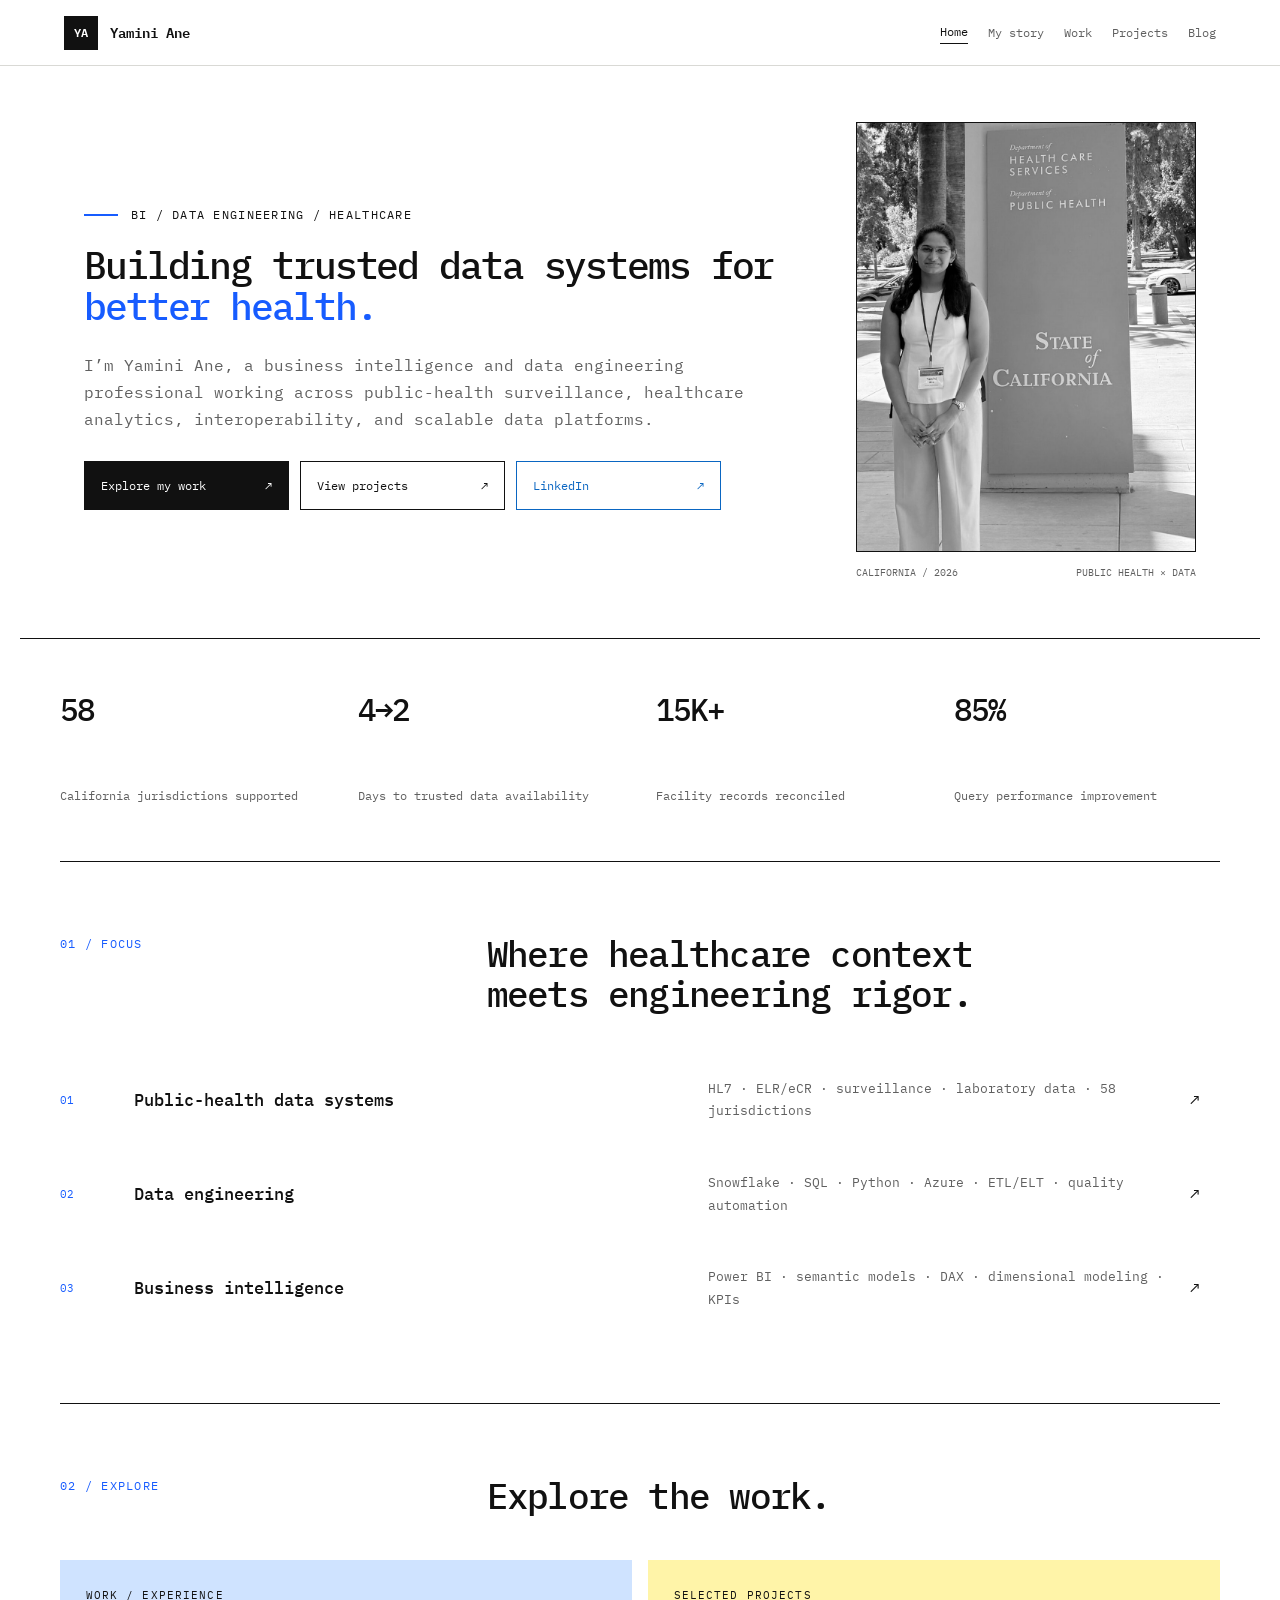
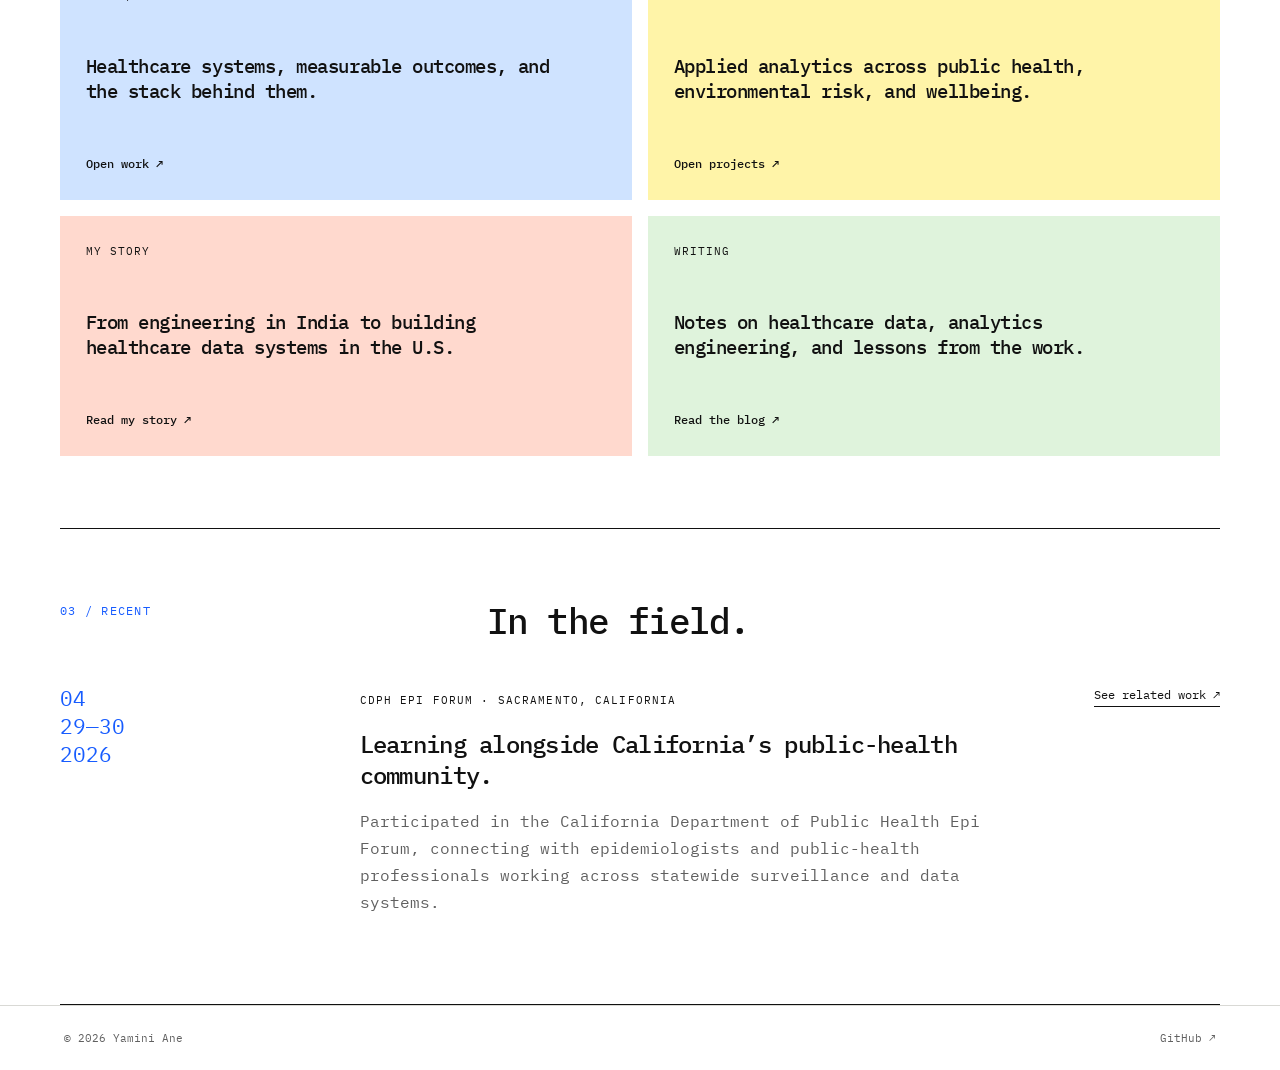
==== commit be0ded2c: "Compact typography across portfolio pages" ====
--- a/index.html
+++ b/index.html
@@ -53,7 +53,7 @@
     </section>
 
     <section class="home-paths">
-      <header class="home-section-head reveal"><span>02 / EXPLORE</span><h2>A portfolio with<br>room to go deeper.</h2></header>
+      <header class="home-section-head reveal"><span>02 / EXPLORE</span><h2>Explore the work.</h2></header>
       <div class="path-grid">
         <a class="path-card path-work reveal" href="work.html"><span>WORK / EXPERIENCE</span><h3>Healthcare systems, measurable outcomes, and the stack behind them.</h3><b>Open work ↗</b></a>
         <a class="path-card path-projects reveal" href="projects.html"><span>SELECTED PROJECTS</span><h3>Applied analytics across public health, environmental risk, and wellbeing.</h3><b>Open projects ↗</b></a>
--- a/home.css
+++ b/home.css
@@ -1,2 +1,32 @@
 .home-hero{max-width:1240px;min-height:calc(100vh - 66px);margin:auto;padding:5.5rem max(5vw,24px);display:grid;grid-template-columns:1.35fr .65fr;gap:6vw;align-items:center}.home-kicker{display:flex;align-items:center;gap:.8rem;font-size:.72rem;letter-spacing:.11em}.home-kicker span{width:34px;height:2px;background:#175cff}.home-hero h1{max-width:850px;margin:1.6rem 0 2rem;font-size:clamp(3rem,5vw,5.1rem);line-height:.93;letter-spacing:-.085em;font-weight:500}.home-hero h1 em{font-style:normal;color:#175cff}.home-intro{max-width:760px;color:#606060;font-size:1.05rem;line-height:1.8}.home-actions{display:flex;gap:.7rem;margin-top:2.2rem}.home-button{display:inline-flex;justify-content:space-between;gap:2.5rem;min-width:205px;padding:.8rem 1rem;border:1px solid #111;font-size:.78rem}.home-button.primary{background:#111;color:#fff}.home-button:hover{background:#175cff;color:#fff;border-color:#175cff}.home-portrait{margin:0;align-self:stretch;display:flex;flex-direction:column;justify-content:center}.home-portrait img{width:100%;max-height:570px;aspect-ratio:3/4;object-fit:cover;object-position:center;border:1px solid #111;filter:grayscale(100%)}.home-portrait figcaption{display:flex;justify-content:space-between;gap:1rem;margin-top:.75rem;font-size:.65rem;color:#606060}.home-proof{max-width:1160px;margin:0 auto 7rem;display:grid;grid-template-columns:repeat(4,1fr);border:1px solid #111}.home-proof div{min-height:175px;padding:1.4rem;display:flex;flex-direction:column;justify-content:space-between;border-right:1px solid #111}.home-proof div:last-child{border-right:0}.home-proof b{font-size:clamp(1.9rem,2.8vw,3rem);line-height:1;font-weight:500;letter-spacing:-.06em}.home-proof span{font-size:.72rem;line-height:1.5;color:#606060}.home-focus,.home-paths,.home-recent{max-width:1160px;margin:0 auto;padding:5rem 0;border-top:1px solid #111}.home-section-head{display:grid;grid-template-columns:.7fr 1.3fr;gap:2rem;margin-bottom:3.5rem}.home-section-head>span{font-size:.72rem;letter-spacing:.11em;color:#175cff}.home-section-head h2{margin:0;font-size:clamp(1.9rem,3.4vw,3.3rem);line-height:1.04;letter-spacing:-.065em;font-weight:500}.focus-list{border-top:1px solid #111}.focus-row{display:grid;grid-template-columns:50px 1.2fr 1fr 30px;gap:1.5rem;align-items:center;padding:1.8rem 0;border-bottom:1px solid #111}.focus-row>span{font-size:.7rem;color:#175cff}.focus-row h3{margin:0;font-size:1.2rem;font-weight:500}.focus-row p{margin:0;color:#606060;font-size:.82rem}.focus-row b{font-weight:400}.focus-row:hover h3,.focus-row:hover b{color:#175cff}.path-grid{display:grid;grid-template-columns:1fr 1fr;gap:1px;background:#111;border:1px solid #111}.path-card{min-height:290px;padding:2rem;background:#fff;display:flex;flex-direction:column}.path-card>span{font-size:.7rem;letter-spacing:.1em}.path-card h3{max-width:480px;margin:auto 0;font-size:clamp(1.2rem,1.7vw,1.65rem);line-height:1.25;font-weight:500;letter-spacing:-.04em}.path-card b{font-size:.76rem;font-weight:500}.path-work{background:#cfe3ff}.path-projects{background:#fff4a8}.path-story{background:#ffd9ce}.path-blog{background:#dff3dc}.path-card:hover{filter:brightness(.97)}.recent-feature{display:grid;grid-template-columns:.55fr 1.5fr auto;gap:3rem;align-items:start;padding:2.5rem 0;border-block:1px solid #111}.recent-number{font-size:1.3rem;line-height:1.35;color:#175cff}.recent-feature>div:nth-child(2)>span{font-size:.7rem;letter-spacing:.1em}.recent-feature h3{max-width:700px;margin:1rem 0;font-size:clamp(1.45rem,2.2vw,2.2rem);line-height:1.16;font-weight:500;letter-spacing:-.05em}.recent-feature p{max-width:700px;color:#606060}.recent-feature>a{font-size:.75rem;border-bottom:1px solid #111}.recent-feature>a:hover{color:#175cff;border-color:#175cff}@media(max-width:900px){.home-hero{grid-template-columns:1fr;min-height:auto}.home-portrait{max-width:520px}.home-proof{margin-inline:24px;grid-template-columns:1fr 1fr}.home-proof div:nth-child(2){border-right:0}.home-proof div:nth-child(-n+2){border-bottom:1px solid #111}.home-focus,.home-paths,.home-recent{margin-inline:24px}.focus-row{grid-template-columns:40px 1fr 28px}.focus-row p{grid-column:2}.recent-feature{grid-template-columns:1fr}.recent-feature>a{justify-self:start}}@media(max-width:620px){.home-hero{padding-top:4rem}.home-hero h1{font-size:clamp(2.45rem,11vw,3.6rem)}.home-actions{flex-direction:column}.home-button{min-width:0}.home-proof{grid-template-columns:1fr}.home-proof div,.home-proof div:nth-child(2){border-right:0;border-bottom:1px solid #111}.home-proof div:last-child{border-bottom:0}.home-section-head{grid-template-columns:1fr}.path-grid{grid-template-columns:1fr}.path-card{min-height:245px}.home-portrait img{max-height:500px}.home-portrait figcaption{flex-direction:column;gap:.2rem}}
-.linkedin-button{border-color:#0a66c2;color:#0a66c2}.linkedin-button:hover{background:#0a66c2;border-color:#0a66c2;color:#fff}+.linkedin-button{border-color:#0a66c2;color:#0a66c2}.linkedin-button:hover{background:#0a66c2;border-color:#0a66c2;color:#fff}
+/* Compact editorial scale and section-only dividers */
+.home-hero{min-height:auto;padding-top:4.5rem;padding-bottom:4.5rem;border-bottom:1px solid #111}
+.home-hero h1{max-width:760px;font-size:clamp(2.75rem,4.2vw,4.15rem);line-height:1}
+.home-intro{font-size:1rem;line-height:1.7}
+.home-proof{margin-top:0;margin-bottom:0;padding:3.5rem 0;border:0;border-bottom:1px solid #111;gap:2rem}
+.home-proof div{min-height:110px;padding:0;border:0}
+.home-proof b{font-size:clamp(1.8rem,2.4vw,2.55rem)}
+.home-focus,.home-paths,.home-recent{padding:4.5rem 0;border-top:0;border-bottom:1px solid #111}
+.home-section-head{margin-bottom:2.75rem}
+.home-section-head h2{font-size:clamp(1.8rem,2.8vw,2.7rem);line-height:1.12;letter-spacing:-.05em}
+.focus-list{border:0;display:grid;gap:.6rem}
+.focus-row{padding:1.25rem 0;border:0}
+.focus-row h3{font-size:1.05rem}
+.path-grid{gap:1rem;background:transparent;border:0}
+.path-card{min-height:240px;padding:1.6rem}
+.path-card h3{font-size:clamp(1.1rem,1.45vw,1.4rem);line-height:1.35;letter-spacing:-.025em}
+.recent-feature{padding:0;border:0}
+.recent-feature h3{font-size:clamp(1.35rem,1.9vw,1.8rem);line-height:1.3;letter-spacing:-.03em}
+@media(max-width:900px){.home-proof div,.home-proof div:nth-child(2),.home-proof div:nth-child(-n+2){border:0}.home-focus,.home-paths,.home-recent{padding:4rem 0}}
+@media(max-width:620px){.home-hero h1{font-size:clamp(2.2rem,9vw,3rem)}.home-proof{gap:2rem}.home-proof div,.home-proof div:nth-child(2){border:0}.home-section-head h2{font-size:clamp(1.65rem,7vw,2.2rem)}.path-card{min-height:210px}}
+
+/* Final compact hero scale */
+.home-hero{grid-template-columns:minmax(0,1fr) minmax(220px,340px);gap:4rem;padding-top:3.5rem;padding-bottom:3.5rem}
+.home-hero-copy{max-width:780px}
+.home-hero h1{max-width:760px;margin:1.25rem 0 1.5rem;font-size:clamp(2.35rem,3vw,3.25rem);line-height:1.08;letter-spacing:-.055em}
+.home-intro{max-width:680px;font-size:1rem}
+.home-portrait img{max-height:430px}
+.home-actions{margin-top:1.75rem}
+@media(max-width:900px){.home-hero{grid-template-columns:1fr;gap:2.5rem}.home-hero h1{font-size:clamp(2.25rem,6vw,3rem)}}
+@media(max-width:620px){.home-hero{padding-top:3rem;padding-bottom:3rem}.home-hero h1{font-size:clamp(2rem,8vw,2.55rem)}}
